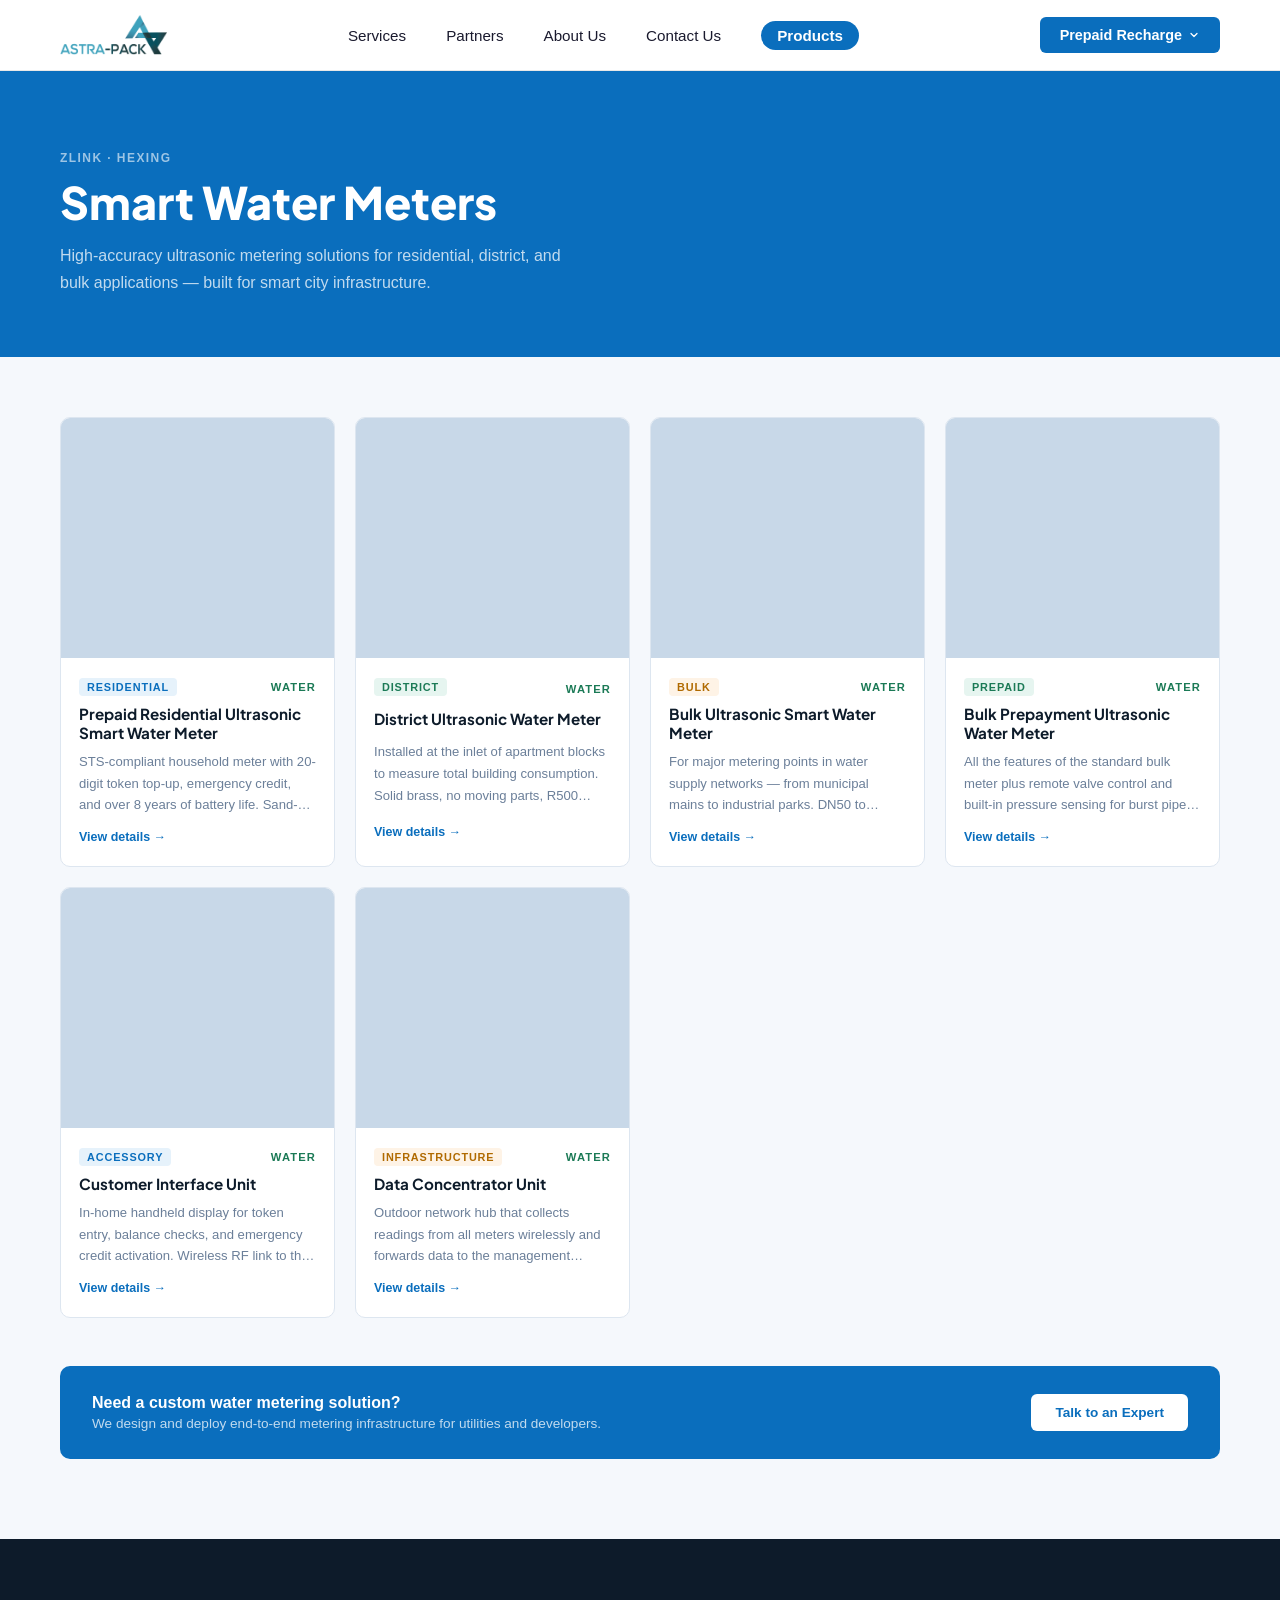
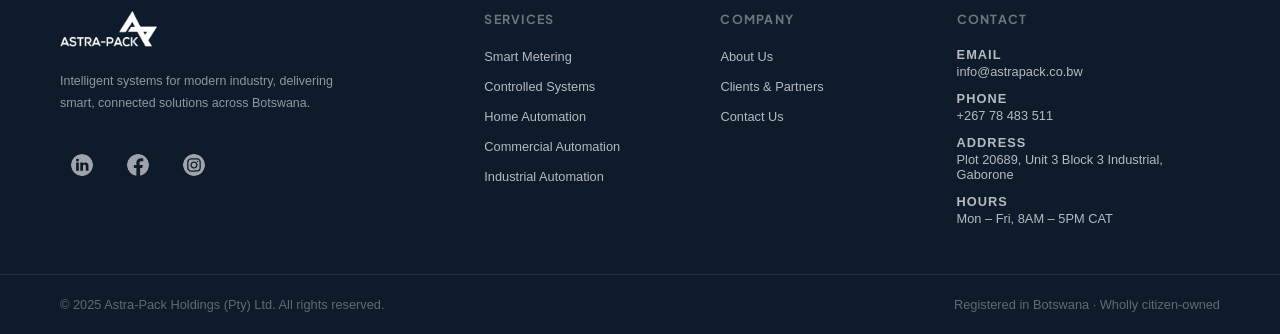
==== product.html @ 06cba322 "built product page" ====
<!DOCTYPE html>
<html lang="en">
<head>
  <meta charset="UTF-8" />
  <meta name="viewport" content="width=device-width, initial-scale=1.0" />
  <title id="page-title">Product — Astra-Pack Holdings</title>
  <link rel="preconnect" href="https://fonts.googleapis.com" />
  <link rel="preconnect" href="https://fonts.gstatic.com" crossorigin />
  <link href="https://fonts.googleapis.com/css2?family=Plus+Jakarta+Sans:wght@400;500;600;700;800&display=swap" rel="stylesheet" />
  <link rel="stylesheet" href="style.css" />
  <link rel="stylesheet" href="products.css" />
</head>
<body>

  <!-- NAV -->
  <header class="nav">
    <div class="nav-inner">
      <div class="logo">
        <a href="index.html">
          <img src="logos/Astra-Pack Holdings Logo.png" alt="Astra-Pack Holdings" class="logo-img" />
        </a>
      </div>
      <nav class="nav-links">
        <a href="index.html#services">Services</a>
        <a href="index.html#partners">Partners</a>
        <a href="index.html#about">About Us</a>
        <a href="index.html#contact">Contact Us</a>
        <a href="products.html" class="nav-products-pill nav-active">Products</a>
      </nav>
      <div class="prepaid-dropdown">
        <button class="btn-prepaid" id="prepaidBtn" aria-expanded="false">
          Prepaid Recharge
          <svg class="prepaid-chevron" width="12" height="12" viewBox="0 0 24 24" fill="none" stroke="currentColor" stroke-width="2.5" stroke-linecap="round" stroke-linejoin="round"><polyline points="6 9 12 15 18 9"/></svg>
        </button>
        <div class="prepaid-menu" id="prepaidMenu">
          <a href="#" class="prepaid-option" data-type="electricity">
            <span class="prepaid-icon prepaid-icon--elec">
              <svg width="18" height="18" viewBox="0 0 24 24" fill="none" stroke="currentColor" stroke-width="2" stroke-linecap="round" stroke-linejoin="round"><polygon points="13 2 3 14 12 14 11 22 21 10 12 10 13 2"/></svg>
            </span>
            <span class="prepaid-option-text">
              <strong>Electricity</strong>
              <span>Buy a prepaid electricity token</span>
            </span>
          </a>
          <a href="#" class="prepaid-option" data-type="water">
            <span class="prepaid-icon prepaid-icon--water">
              <svg width="18" height="18" viewBox="0 0 24 24" fill="none" stroke="currentColor" stroke-width="2" stroke-linecap="round" stroke-linejoin="round"><path d="M12 2.69l5.66 5.66a8 8 0 1 1-11.31 0z"/></svg>
            </span>
            <span class="prepaid-option-text">
              <strong>Water</strong>
              <span>Buy a prepaid water token</span>
            </span>
          </a>
        </div>
      </div>
    </div>
  </header>

  <!-- BREADCRUMB BAR -->
  <div class="pd-bar">
    <div class="pd-bar-inner">
      <a href="products.html" class="pd-back">
        <svg width="14" height="14" viewBox="0 0 24 24" fill="none" stroke="currentColor" stroke-width="2.5" stroke-linecap="round" stroke-linejoin="round"><line x1="19" y1="12" x2="5" y2="12"/><polyline points="11 18 5 12 11 6"/></svg>
        All Products
      </a>
      <p class="pd-breadcrumb-trail">
        <a href="index.html">Home</a>
        <span>›</span>
        <a href="products.html">Products</a>
        <span>›</span>
        <span id="pd-bc-name">...</span>
      </p>
    </div>
  </div>

  <!-- PRODUCT HERO -->
  <section class="pd-hero">
    <div class="pd-hero-inner">
      <div class="pd-hero-layout">

        <!-- LEFT: content + features -->
        <div class="pd-hero-left">
          <div class="pd-hero-top">
            <p class="pd-hero-category" id="pd-category">WATER METERS</p>
            <span class="pd-hero-badge" id="pd-badge">...</span>
          </div>
          <h1 class="pd-hero-title" id="pd-title">Loading...</h1>
          <p class="pd-hero-model" id="pd-model">...</p>
          <p class="pd-hero-desc" id="pd-desc">...</p>
          <p class="pd-features-label">Key Features</p>
          <div class="pd-features" id="pd-features"></div>
        </div>

        <!-- RIGHT: image gallery -->
        <div class="pd-hero-right">
          <div class="pd-img-main" id="pd-img-main"></div>
          <div class="pd-img-thumbs">
            <div class="pd-thumb pd-thumb--active" data-index="0"></div>
            <div class="pd-thumb" data-index="1"></div>
            <div class="pd-thumb" data-index="2"></div>
            <div class="pd-thumb" data-index="3"></div>
          </div>
        </div>

      </div>
      <!-- HIGHLIGHTS STRIP -->
      <div class="pd-highlights" id="pd-highlights"></div>
    </div>
  </section>

  <!-- SPECS + TABLES -->
  <section class="pd-body">
    <div class="pd-body-inner">
      <div class="pd-two-col">
        <div>
          <p class="pd-sec-label">Technical Specification</p>
          <table class="pd-spec-table" id="pd-spec-table"></table>
        </div>
        <div id="pd-tables"></div>
      </div>
    </div>
  </section>

  <!-- CTA -->
  <section class="pd-cta-section">
    <div class="pd-cta-inner">
      <div class="prod-cta-banner">
        <div>
          <p class="prod-cta-banner-title">Ready to deploy this solution?</p>
          <p class="prod-cta-banner-sub">Our team can advise on sizing, installation, and integration for your site.</p>
        </div>
        <a href="index.html#contact" class="prod-cta-banner-btn">Get a Quote</a>
      </div>
    </div>
  </section>

  <!-- FOOTER -->
  <footer class="footer">
    <div class="footer-inner">
      <div class="footer-brand">
        <img src="logos/Astra-Pack Holdings Logo.png" alt="Astra-Pack Holdings" class="footer-logo" />
        <p class="footer-tagline">Intelligent systems for modern industry, delivering smart, connected solutions across Botswana.</p>
        <div class="footer-socials">
          <a href="https://www.linkedin.com/company/astra-pack-holdings/" target="_blank" class="social-link">
            <img src="socials/linkedin.svg" alt="LinkedIn" />
          </a>
          <a href="https://www.facebook.com/astrapackholdings/" target="_blank" class="social-link">
            <img src="socials/facebook.svg" alt="Facebook" />
          </a>
          <a href="https://www.instagram.com/astrapackholdings/" target="_blank" class="social-link">
            <img src="socials/instagram.svg" alt="Instagram" />
          </a>
        </div>
      </div>
      <div class="footer-col">
        <h5 class="footer-col-title">Services</h5>
        <ul>
          <li><a href="index.html#services">Smart Metering</a></li>
          <li><a href="index.html#services">Controlled Systems</a></li>
          <li><a href="index.html#services">Home Automation</a></li>
          <li><a href="index.html#services">Commercial Automation</a></li>
          <li><a href="index.html#services">Industrial Automation</a></li>
        </ul>
      </div>
      <div class="footer-col">
        <h5 class="footer-col-title">Company</h5>
        <ul>
          <li><a href="index.html#about">About Us</a></li>
          <li><a href="index.html#partners">Clients &amp; Partners</a></li>
          <li><a href="index.html#contact">Contact Us</a></li>
        </ul>
      </div>
      <div class="footer-col">
        <h5 class="footer-col-title">Contact</h5>
        <ul class="footer-contact-list">
          <li>
            <span class="footer-contact-label">Email</span>
            <a href="mailto:info@astrapack.co.bw">info@astrapack.co.bw</a>
          </li>
          <li>
            <span class="footer-contact-label">Phone</span>
            <span>+267 78 483 511</span>
          </li>
          <li>
            <span class="footer-contact-label">Address</span>
            <span>Plot 20689, Unit 3 Block 3 Industrial, Gaborone</span>
          </li>
          <li>
            <span class="footer-contact-label">Hours</span>
            <span>Mon &ndash; Fri, 8AM &ndash; 5PM CAT</span>
          </li>
        </ul>
      </div>
    </div>
    <div class="footer-bottom">
      <div class="footer-bottom-inner">
        <p>&copy; 2025 Astra-Pack Holdings (Pty) Ltd. All rights reserved.</p>
        <p>Registered in Botswana &middot; Wholly citizen-owned</p>
      </div>
    </div>
  </footer>

<script>
const PRODUCTS = {
  'residential-prepaid': {
    title: 'Prepaid Residential Ultrasonic Smart Water Meter',
    model: 'ZLINK · DN15 / DN20 / DN25',
    category: 'Water Meters',
    badge: 'STS Prepaid · Residential',
    desc: 'The household water meter that puts customers in control. Buy water credit in advance, load it with a 20-digit token using the CIU keypad, and the meter manages the rest — including an emergency top-up feature if you run out unexpectedly. Sand-resistant, tamper-proof, and built to last over 8 years on a single battery.',
    highlights: [
      { val: 'STS', lbl: 'International prepaid standard' },
      { val: '1 L/h', lbl: 'Starting flow (DN20)' },
      { val: '8+ yrs', lbl: 'Battery life' },
      { val: 'IP68', lbl: 'Fully submersible' },
    ],
    tags: ['20-digit token top-up', 'Emergency credit (code 611)', 'Auto valve on empty', 'Anti-tamper magnetic defence', 'Sand and particle resistant', 'Install in any position', 'Prepaid / postpaid switchable'],
    specs: [
      ['Standard', 'ISO4064 / EN14154'],
      ['Prepaid standard', 'International STS1 / STS2'],
      ['Available sizes', 'DN15, DN20, DN25'],
      ['Dynamic range (R)', 'R500 / R400'],
      ['Precision class', 'Class 2'],
      ['Pressure loss', '25 kPa'],
      ['Max working pressure', '1.6 MPa'],
      ['Working temperature', '−25 °C to +55 °C, ≤100% RH'],
      ['Liquid temp class', 'T30 / T50'],
      ['Flow profile class', 'U0D0'],
      ['EM environment class', 'E2'],
      ['Protection class', 'IP68 (submersible)'],
      ['Power supply', '3.6 V lithium, ≥10 years'],
      ['Body material', 'PPO (plastic)'],
      ['Volume resolution', '0.0001 – 99 999.9999 m³'],
      ['Data storage', '14×24 hourly · 366 daily · 72 monthly'],
      ['Communication', 'Pulse · 4-20 mA · RS485 · RF · M-Bus · NB-IoT'],
    ],
    tables: [
      {
        label: 'Flow rate performance',
        headers: ['DN', 'R', 'Q4 (m³/h)', 'Q3 (m³/h)', 'Q2 (L/h)', 'Q1 (L/h)', 'Q0 (L/h)'],
        rows: [
          ['15', '400', '3.125', '2.5', '10', '6.25', '1'],
          ['15', '500', '3.125', '2.5', '8', '5', '1'],
          ['20', '400', '5', '4', '16', '10', '2'],
          ['20', '500', '5', '4', '12.8', '8', '2'],
          ['25', '400', '7.875', '6.3', '25.2', '15.75', '3'],
          ['25', '500', '7.875', '6.3', '20.16', '12.6', '3'],
        ]
      },
      {
        label: 'Installation dimensions',
        headers: ['DN', 'L (mm)', 'W (mm)', 'H (mm)', 'Weight'],
        rows: [
          ['15', '165', '80', '106.5', '900 g'],
          ['20', '195', '80', '109', '1000 g'],
          ['25', '260', '80', '112', '1100 g'],
        ]
      }
    ]
  },

  'district-meter': {
    title: 'District Ultrasonic Water Meter',
    model: 'ZLINK DISTRICT · DN32 / DN40',
    category: 'Water Meters',
    badge: 'District / Aggregate',
    desc: 'Installed at the inlet of apartment blocks and complexes to measure the total water entering the building. Solid brass body with no moving parts means zero maintenance and accurate readings for years — even in harsh outdoor conditions.',
    highlights: [
      { val: 'R500', lbl: 'Wide dynamic range' },
      { val: '10 yrs', lbl: 'Battery life' },
      { val: 'IP68', lbl: 'Fully submersible' },
      { val: 'Δp16', lbl: 'Low pressure loss' },
    ],
    tags: ['No moving parts', 'Bi-directional flow', 'Leakage detection', 'Dry pipe detection', 'IoT ready', 'Anti-fog display'],
    specs: [
      ['Standard', 'ISO4064 / EN14154'],
      ['Available sizes', 'DN32, DN40'],
      ['Dynamic range (R)', 'R500'],
      ['Precision class', 'Class 2'],
      ['Pressure loss', 'Δp16'],
      ['Max working pressure', '1.6 MPa'],
      ['Working temperature', '−25 °C to +55 °C'],
      ['Liquid temp class', 'T30 / T50'],
      ['Flow profile class', 'U0D0'],
      ['EM environment class', 'E2'],
      ['Protection class', 'IP68 (submersible)'],
      ['Power supply', '3.6 V lithium, ≥10 years'],
      ['Construction', 'Solid brass, threaded connection'],
      ['Volume resolution', '0.0001 – 999 999 999.99999 m³'],
      ['Data storage', '14×24 hourly · 366 daily · 72 monthly'],
      ['Communication', 'M-Bus · RS485 · Pulse · NB-IoT · 4-20 mA · GPRS'],
    ],
    tables: [
      {
        label: 'Flow rate performance',
        headers: ['DN', 'Q4 (m³/h)', 'Q3 (m³/h)', 'Q2 (m³/h)', 'Q1 (m³/h)', 'Q0 (L/h)'],
        rows: [
          ['32', '31.25', '25', '0.08', '0.05', '3'],
          ['40', '50', '40', '0.128', '0.08', '5'],
        ]
      },
      {
        label: 'Installation dimensions',
        headers: ['DN', 'L (mm)', 'W (mm)', 'H (mm)', 'Thread', 'Weight'],
        rows: [
          ['32', '260', '157', '155', 'G1½B', '4.6 kg'],
          ['40', '245 / 300', '157', '169', 'G2B', '7.2 kg'],
        ]
      }
    ]
  },

  'bulk-smart': {
    title: 'Bulk Ultrasonic Smart Water Meter',
    model: 'ZLINK HXW310-E · DN50 (range: DN50–DN600)',
    category: 'Water Meters',
    badge: 'Bulk / Network',
    desc: 'Designed for major metering points in water supply networks — from municipal mains to industrial parks and irrigation systems. Zero moving parts deliver stable, high-accuracy measurements over a decade without maintenance, even under the toughest field conditions.',
    highlights: [
      { val: '63 m³/h', lbl: 'Permanent flow (DN50)' },
      { val: '10 yrs', lbl: 'Battery life' },
      { val: 'IP68', lbl: 'Fully submersible' },
      { val: 'DN50–600', lbl: 'Size range' },
    ],
    tags: ['No moving parts', 'Bi-directional flow', 'Leakage detection', 'Dry pipe detection', 'Anti-fog display', 'Pressure monitoring (optional)', 'IoT ready'],
    specs: [
      ['Standard', 'ISO4064 / EN14154'],
      ['Available sizes', 'DN50 – DN600'],
      ['Dynamic range (R)', 'R500'],
      ['Precision class', 'Class 2'],
      ['Pressure loss', 'Δp16'],
      ['Max working pressure', '1.6 MPa'],
      ['Working temperature', '−25 °C to +55 °C'],
      ['Liquid temp class', 'T30 / T50'],
      ['Flow profile class', 'U0D0'],
      ['EM environment class', 'E2'],
      ['Protection class', 'IP68 (submersible)'],
      ['Power supply', '3.6 V lithium, ≥10 years'],
      ['Construction', 'Cast iron (epoxy coated) or stainless steel · Flanged'],
      ['Volume resolution', '0.0001 – 999 999 999.99999 m³'],
      ['Data storage', '14×24 hourly · 366 daily · 72 monthly'],
      ['Communication', 'M-Bus · RS485 · Pulse · NB-IoT · 4-20 mA · GPRS'],
    ],
    tables: [
      {
        label: 'DN50 flow rate performance',
        headers: ['Parameter', 'Value'],
        rows: [
          ['Q4 – Overload flow', '78.75 m³/h'],
          ['Q3 – Permanent flow', '63 m³/h'],
          ['Q2 – Transitional flow', '0.2016 m³/h'],
          ['Q1 – Minimum flow', '0.126 m³/h'],
          ['Q0 – Starting flow', '7 L/h'],
        ]
      },
      {
        label: 'DN50 installation dimensions',
        headers: ['L (mm)', 'H (mm)', 'D outer (mm)', 'K (mm)', 'Holes', 'Weight'],
        rows: [
          ['200 or 270', '253', '165', '125', '18×4', '11.2–13.2 kg'],
        ]
      }
    ]
  },

  'bulk-prepaid': {
    title: 'Bulk Prepayment Ultrasonic Water Meter',
    model: 'ZLINK HXW310-P · DN50 (range: DN50–DN200)',
    category: 'Water Meters',
    badge: 'Prepaid + Remote Valve',
    desc: 'Everything the standard bulk meter offers — plus the ability to remotely open or close the water supply without anyone visiting the site. Built-in pressure sensors detect leaks and pipe bursts automatically. Supports both prepaid and post-paid billing, ideal for commercial and industrial customers.',
    highlights: [
      { val: 'Remote', lbl: 'Valve ON / OFF control' },
      { val: '10 yrs', lbl: 'Battery life' },
      { val: 'IP68', lbl: 'Fully submersible' },
      { val: '≤10 kPa', lbl: 'Low pressure loss' },
    ],
    tags: ['Remote valve control', 'Burst pipe detection', 'Leakage detection', 'Prepaid / postpaid switchable', 'Anti-fog display', 'Replaceable comms module', 'CIU compatible (optional)'],
    specs: [
      ['Standard', 'ISO4064 / EN14154'],
      ['Available sizes', 'DN50 – DN200'],
      ['Dynamic range (R)', 'R500'],
      ['Precision class', 'Class 2'],
      ['Pressure loss', '≤10 kPa'],
      ['Max working pressure', '1.6 MPa'],
      ['Protection class', 'IP68 (submersible)'],
      ['Power supply', '3.6 V lithium, ≥10 years'],
      ['Installation', 'Horizontal / Vertical / Inclined (U0D0)'],
      ['Payment mode', 'Prepaid / postpaid switchable'],
      ['Communication', 'RS485 · NB-IoT · LoRa · GPRS/3G/4G · Infrared'],
    ],
    tables: [
      {
        label: 'Smart features',
        headers: ['Feature', 'Detail'],
        rows: [
          ['Valve control', 'Remote ON / OFF'],
          ['Pressure detection', 'Internal — leakage and burst pipe'],
          ['Dry pipe detection', 'Yes'],
          ['Bi-directional flow', 'Yes — anti-tamper'],
          ['Removable flange', 'Yes — easy field installation'],
          ['Pressure sensor', 'Integrated (optional)'],
          ['CIU support', 'Optional'],
          ['Comms module', 'Replaceable in field'],
          ['Display', 'Vacuumed electron cavity (anti-fog)'],
        ]
      }
    ]
  },

  'ciu-ev900': {
    title: 'Customer Interface Unit',
    model: 'Hexing CIU EV900',
    category: 'Accessories',
    badge: 'Accessory · CIU',
    desc: 'The simple handheld display that lives inside the home. It shows remaining water balance, lets users enter top-up tokens with the keypad, and alerts with a colour-coded light when the balance is running low. If credit runs out unexpectedly, pressing shortcode 611 unlocks an emergency water supply.',
    highlights: [
      { val: 'RF', lbl: 'Wireless to meter' },
      { val: '433 MHz', lbl: 'Comms frequency' },
      { val: '611', lbl: 'Emergency credit code' },
      { val: 'USB-C', lbl: 'Or battery powered' },
    ],
    tags: ['Large LCD display', 'Green / red credit indicator', 'Works without mains power', 'Optional backlight', '20-digit token entry', 'Emergency credit shortcode'],
    specs: [
      ['Power supply', 'Type-C / Battery'],
      ['Working voltage', '5 V, 0.5 A'],
      ['Communication', 'RF 433 MHz'],
      ['Dimensions', '130 × 67 × 25 mm'],
      ['Display size', '50 × 25 mm (LCD)'],
      ['Material', 'Plastic'],
      ['Working temperature', '0 °C to +45 °C'],
      ['Storage temperature', '−10 °C to +70 °C'],
    ],
    tables: [
      {
        label: 'Display & functions',
        headers: ['Feature', 'Detail'],
        rows: [
          ['Volume display', '8-digit'],
          ['Flow rate display', '4-digit'],
          ['Credit indicator', 'Green (OK) · Red (low) · Flashing (critical)'],
          ['Emergency credit', 'Shortcode 611'],
          ['Token attempts / day', 'Up to 10'],
          ['Balance queries / day', 'Up to 20'],
          ['Display w/o power', 'Yes — RWP mode'],
        ]
      },
      {
        label: 'Shortcodes',
        headers: ['Code', 'Function'],
        rows: [
          ['600', 'Check consumption'],
          ['601', 'Check credit balance'],
          ['604', 'Check meter number'],
          ['611', 'Activate emergency credit'],
          ['612', 'Cancel audible alarm'],
          ['650', 'Open valve'],
          ['655', 'Close valve'],
        ]
      }
    ]
  },

  'dcu-hxec300': {
    title: 'Data Concentrator Unit',
    model: 'Hexing HXEC300 · Litiot',
    category: 'Network Infrastructure',
    badge: 'Network Infrastructure',
    desc: 'The communication hub that ties your entire metering network together. Installed outdoors on a pole or wall, it collects readings from all your water meters wirelessly and forwards the data to a central management system over 4G — no manual meter reading required. Designed for the most demanding outdoor environments, with optional backup power to keep it running through outages.',
    highlights: [
      { val: '4G + LoRa', lbl: 'Dual-network comms' },
      { val: 'IP65', lbl: 'Weatherproof outdoor' },
      { val: '4 hrs', lbl: 'Backup power (optional)' },
      { val: 'Linux', lbl: 'Industrial OS' },
    ],
    tags: ['Automatic meter reading', 'Remote firmware updates', 'Leak and alarm alerts', 'Pole or wall mount', 'End-to-end encryption', 'Smart city ready', 'Last-gasp outage alert'],
    specs: [
      ['Nominal voltage', '1-phase 2-wire AC, 85–450 VAC'],
      ['Frequency', '50 / 60 Hz (range: 47–62 Hz)'],
      ['Power consumption', '<10 W / <15 VA (idle)'],
      ['Operating temperature', '−25 °C to +70 °C'],
      ['Storage temperature', '−40 °C to +85 °C'],
      ['Humidity', 'Up to 95%'],
      ['Protection degree', 'IP65 (waterproof, dustproof)'],
      ['RAM', 'DDR2 64 MB'],
      ['Flash storage', 'NAND 256 MB'],
      ['Backup battery', '4 hrs at −10 °C to +60 °C (optional)'],
      ['Housing material', 'Polycarbonate + GF + anti-UV'],
      ['Dimensions', '284 × 263 × 99 mm (L×W×H)'],
      ['Weight', 'Approx. 2.3 kg'],
      ['RTC accuracy', '≤ ±0.5 s / day'],
      ['Standards', 'IEC 61000-4-2 · IEC 61000-4-3 · IEC 61000-4-4'],
    ],
    tables: [
      {
        label: 'Communication interfaces',
        headers: ['Interface', 'Detail'],
        rows: [
          ['Up-link', 'Ethernet RJ45 (10/100M) or 3G/4G'],
          ['Down-link', 'LoRa (ISM 433.05–434.79 MHz)'],
          ['Local maintenance', 'Wi-Fi (802.11b/g/n) + USB'],
          ['LoRa transmit power', '>10 dBm'],
          ['LoRa sensitivity', '−128 dBm'],
          ['Antenna gain', '2.5 dBi'],
        ]
      },
      {
        label: 'Key software capabilities',
        headers: ['Feature', 'Detail'],
        rows: [
          ['Data collection', 'Real-time, daily, and monthly billing reads'],
          ['Alarms', 'Event collection, self-diagnosis, active alerts'],
          ['Maintenance', 'Remote firmware upgrade (OTA) via MDC system'],
          ['Power failure', 'Last-gasp alert to master station'],
          ['Security', 'Full end-to-end data encryption'],
          ['Access', 'MDC system · Web interface'],
        ]
      }
    ]
  }
};

// Render the page
const params = new URLSearchParams(location.search);
const id = params.get('id');
const p = PRODUCTS[id];

if (!p) {
  location.href = 'products.html';
} else {
  document.getElementById('page-title').textContent = p.title + ' — Astra-Pack Holdings';
  document.getElementById('pd-bc-name').textContent = p.title;
  document.getElementById('pd-category').textContent = p.category.toUpperCase();
  document.getElementById('pd-badge').textContent = p.badge;
  document.getElementById('pd-title').textContent = p.title;
  document.getElementById('pd-model').textContent = p.model;
  document.getElementById('pd-desc').textContent = p.desc;

  const hlContainer = document.getElementById('pd-highlights');
  p.highlights.forEach(h => {
    const div = document.createElement('div');
    div.className = 'pd-hl';
    div.innerHTML = '<div class="pd-hl-val">' + h.val + '</div><div class="pd-hl-lbl">' + h.lbl + '</div>';
    hlContainer.appendChild(div);
  });

  const featuresContainer = document.getElementById('pd-features');
  p.tags.forEach(t => {
    const div = document.createElement('div');
    div.className = 'pd-feature';
    div.innerHTML = '<span class="pd-feature-dot"></span>' + t;
    featuresContainer.appendChild(div);
  });

  const specTable = document.getElementById('pd-spec-table');
  p.specs.forEach(([label, value]) => {
    const tr = document.createElement('tr');
    tr.innerHTML = '<td>' + label + '</td><td>' + value + '</td>';
    specTable.appendChild(tr);
  });

  const tablesContainer = document.getElementById('pd-tables');
  p.tables.forEach(t => {
    const labelEl = document.createElement('p');
    labelEl.className = 'pd-sec-label';
    labelEl.textContent = t.label;
    tablesContainer.appendChild(labelEl);

    const table = document.createElement('table');
    table.className = 'pd-perf-table';

    const thead = document.createElement('tr');
    t.headers.forEach(h => {
      const th = document.createElement('th');
      th.textContent = h;
      thead.appendChild(th);
    });
    table.appendChild(thead);

    t.rows.forEach(row => {
      const tr = document.createElement('tr');
      row.forEach(cell => {
        const td = document.createElement('td');
        td.textContent = cell;
        tr.appendChild(td);
      });
      table.appendChild(tr);
    });

    tablesContainer.appendChild(table);
  });
}

// Thumbnail cycling
document.querySelectorAll('.pd-thumb').forEach(thumb => {
  thumb.addEventListener('click', () => {
    document.querySelectorAll('.pd-thumb').forEach(t => t.classList.remove('pd-thumb--active'));
    thumb.classList.add('pd-thumb--active');
  });
});

// Prepaid dropdown
const prepaidBtn = document.getElementById('prepaidBtn');
const prepaidMenu = document.getElementById('prepaidMenu');
prepaidBtn.addEventListener('click', (e) => {
  e.stopPropagation();
  const open = prepaidMenu.classList.toggle('open');
  prepaidBtn.setAttribute('aria-expanded', open);
});
document.addEventListener('click', () => {
  prepaidMenu.classList.remove('open');
  prepaidBtn.setAttribute('aria-expanded', false);
});
</script>

</body>
</html>
---- style.css ----
html {
  scroll-behavior: smooth;
}

*, *::before, *::after {
  box-sizing: border-box;
  margin: 0;
  padding: 0;
}

body {
  font-family: 'Segoe UI', Arial, sans-serif;
  color: #1a1a2e;
  background: #fff;
}

h1, h2, h3, h4, h5, h6 {
  font-family: 'Plus Jakarta Sans', sans-serif;
}

/* ── NAV ── */
.nav {
  border-bottom: 1px solid #e8e8e8;
  padding: 0 60px;
}

.nav-inner {
  display: grid;
  grid-template-columns: auto 1fr auto;
  align-items: center;
  max-width: 1350px;
  margin: 0 auto;
  height: 70px;
}

.logo {
  display: flex;
  align-items: center;
}

.logo a {
  display: block;
  line-height: 0;
}

.logo-img {
  height: 40px;
  width: auto;
}

.nav-links {
  display: flex;
  gap: 40px;
  justify-content: center;
  align-items: center;
}

.prepaid-dropdown {
  position: relative;
}

.btn-prepaid {
  display: inline-flex;
  align-items: center;
  gap: 6px;
  background: #0A6EBD;
  color: #fff;
  border: none;
  cursor: pointer;
  font-family: inherit;
  font-size: 0.9rem;
  font-weight: 700;
  padding: 10px 20px;
  border-radius: 6px;
  white-space: nowrap;
  transition: background 0.2s;
}

.btn-prepaid:hover {
  background: #085a9a;
}

.prepaid-chevron {
  transition: transform 0.2s;
}

.prepaid-dropdown.open .prepaid-chevron {
  transform: rotate(180deg);
}

.prepaid-menu {
  display: none;
  position: absolute;
  top: calc(100% + 10px);
  right: 0;
  background: #fff;
  border-radius: 12px;
  box-shadow: 0 8px 30px rgba(0,0,0,0.12);
  padding: 10px;
  min-width: 240px;
  z-index: 200;
}

.prepaid-dropdown.open .prepaid-menu {
  display: block;
}

.prepaid-option {
  display: flex;
  align-items: center;
  gap: 14px;
  padding: 12px 10px;
  border-radius: 8px;
  text-decoration: none;
  color: #1a1a2e;
  transition: background 0.15s;
}

.prepaid-option:hover {
  background: #f4f8fd;
}

.prepaid-icon {
  width: 40px;
  height: 40px;
  border-radius: 10px;
  display: flex;
  align-items: center;
  justify-content: center;
  flex-shrink: 0;
  color: #fff;
}

.prepaid-icon--elec {
  background: linear-gradient(135deg, #0A6EBD, #3688C9);
}

.prepaid-icon--water {
  background: linear-gradient(135deg, #1b6275, #2a8fa8);
}

.prepaid-option-text {
  display: flex;
  flex-direction: column;
  gap: 2px;
}

.prepaid-option-text strong {
  font-size: 0.92rem;
  font-weight: 700;
}

.prepaid-option-text span {
  font-size: 0.78rem;
  color: #666;
}

.nav-links a {
  text-decoration: none;
  color: #1a1a2e;
  font-size: 0.95rem;
  font-weight: 500;
  transition: color 0.2s;
}

.nav-links a:hover {
  color: #1a3a6b;
}

.nav-products-pill {
  background: #deedf8;
  color: #0A6EBD !important;
  border-radius: 20px;
  padding: 6px 16px !important;
  font-weight: 700 !important;
  transition: background 0.2s !important;
}

.nav-products-pill:hover {
  background: #c8dff3 !important;
  color: #0A6EBD !important;
}

.nav-products-pill.nav-active {
  background: #0A6EBD !important;
  color: #fff !important;
}

.nav-products-pill.nav-active:hover {
  background: #085a9a !important;
  color: #fff !important;
}

/* ── HERO ── */
.hero {
  padding: 40px 60px 80px;
}

.hero-top,
.hero-images {
  max-width: 1350px;
  margin: 0 auto;
}

.hero-top {
  display: flex;
  gap: 16px;
  align-items: flex-start;
  margin-bottom: 40px;
}

.hero-heading {
  flex: 1;
}

.hero-heading h1 {
  font-size: 3.5rem;
  font-weight: 800;
  line-height: 1.05;
  color: #1a1a2e;
}

.hero-desc {
  flex: 1;
  padding-top: 6px;
}

.hero-desc p {
  font-size: 1.1rem;
  line-height: 1.7;
  color: #6B7F99;
}

.hero-images {
  display: grid;
  grid-template-columns: 1fr 1fr;
  gap: 16px;
}

/* ── WHO WE ARE ── */
.who {
  padding: 80px 60px;
}

.who-heading {
  text-align: center;
  font-size: 3.5rem;
  font-weight: 800;
  margin-bottom: 60px;
  color: #1a1a2e;
}

.who-inner {
  display: flex;
  gap: 60px;
  max-width: 1350px;
  margin: 0 auto;
  align-items: flex-start;
}

.who-grid {
  display: grid;
  grid-template-columns: 1fr 1fr;
  gap: 12px;
  flex: 0 0 440px;
}

.who-text {
  flex: 1;
  padding-top: 10px;
}

.mission-label {
  font-size: 0.75rem;
  font-weight: 700;
  letter-spacing: 0.12em;
  color: #1a6b9a;
  margin-bottom: 14px;
  text-transform: uppercase;
}

.who-text h3 {
  font-size: 2rem;
  font-weight: 800;
  line-height: 1.2;
  margin-bottom: 20px;
  color: #1a1a2e;
}

.who-text p {
  font-size: 0.92rem;
  line-height: 1.75;
  color: #6B7F99;
  margin-bottom: 14px;
}

.learn-more {
  display: inline-flex;
  align-items: center;
  gap: 8px;
  margin-top: 10px;
  font-size: 0.92rem;
  font-weight: 600;
  color: #1a6b9a;
  text-decoration: none;
  border: 1px solid #1a6b9a;
  border-radius: 20px;
  padding: 6px 18px;
  transition: background 0.2s, color 0.2s;
}

.learn-more:hover {
  background: #1a6b9a;
  color: #fff;
}

/* ── SLIDER ARROWS ── */
.slider-arrows {
  position: absolute;
  bottom: 40px;
  right: 40px;
  display: flex;
  gap: 10px;
}

.arrow-btn {
  width: 64px;
  height: 64px;
  border-radius: 50%;
  border: none;
  background: #fff;
  color: #1a1a2e;
  font-size: 1.1rem;
  cursor: pointer;
  display: flex;
  align-items: center;
  justify-content: center;
  box-shadow: 0 2px 8px rgba(0,0,0,0.15);
  transition: background 0.2s, color 0.2s;
}

.arrow-btn:hover {
  background: #1a3a6b;
  color: #fff;
}

/* ── TYPEWRITER CURSOR ── */
.type-cursor {
  display: inline-block;
  color: #1a1a2e;
  font-weight: 800;
  animation: blink 1.2s step-end infinite;
}

@keyframes blink {
  0%, 100% { opacity: 1; }
  50%       { opacity: 0; }
}

/* ── GREY PLACEHOLDER BOXES ── */
.grey-box {
  background: #c8c8c8 center/cover no-repeat;
  border-radius: 4px;
  min-height: 200px;
  overflow: hidden;
  position: relative;
}

#heroBox1 { background-image: url('images/slide 1.jpg'); }
#heroBox2 { background-image: url('images/slide 1-2.jpg'); }

.slide-overlay {
  position: absolute;
  inset: 0;
  transform: translateY(-100%);
  transition: transform 0.7s ease;
  background-size: cover;
  background-position: center;
  background-repeat: no-repeat;
}

#overlay2 {
  transform: translateY(100%);
}

.grey-box.tall {
  min-height: 400px;
}

/* ── SERVICE OFFERING ── */
.services {
  padding: 80px 60px;
  border-top: 1px solid #e8e8e8;
}

.services-inner {
  max-width: 1350px;
  margin: 0 auto;
}

.services-inner .ctrl-card {
  height: auto;
}

.services-title {
  text-align: center;
  font-size: 3rem;
  font-weight: 800;
  color: #1a1a2e;
  margin-bottom: 70px;
}

.service-row {
  display: grid;
  grid-template-columns: 1fr 1fr;
  gap: 16px;
  margin-bottom: 16px;
  align-items: stretch;
  min-height: 500px;
}

.service-row:last-child {
  margin-bottom: 0;
}

.service-content {
  display: grid;
  grid-template-rows: auto auto 1fr;
  gap: 0;
}

.service-cat-heading {
  font-size: 3rem;
  font-weight: 800;
  color: #2a8fa8;
  margin-bottom: 14px;
}

.service-cat-desc {
  font-size: 1.1rem;
  line-height: 1.7;
  color: #6B7F99;
  margin-bottom: 40px;
  max-width: calc(100% - 70px);
}

.service-cards {
  display: grid;
  grid-template-columns: 1fr 1fr;
  gap: 16px;
  align-items: stretch;
}

.service-card {
  border: 4px solid #0A6EBD;
  border-radius: 6px;
  background: #f7fcfd;
  padding: 22px 20px 18px;
  display: flex;
  flex-direction: column;
  gap: 10px;
}

.service-card h4 {
  font-size: 1rem;
  font-weight: 700;
  color: #0A6EBD;
  line-height: 1.25;
}

.service-card p {
  font-size: 0.85rem;
  line-height: 1.7;
  color: #6B7F99;
  flex: 1;
}

.service-card-footer {
  display: flex;
  align-items: center;
  justify-content: space-between;
  margin-top: auto;
}

.service-card-icon {
  line-height: 0;
}

.service-card-cta {
  display: inline-flex;
  align-items: center;
  gap: 6px;
  font-size: 0.78rem;
  font-weight: 700;
  color: #0A6EBD;
  letter-spacing: 0.02em;
}

a.service-card--link {
  text-decoration: none;
  cursor: pointer;
  transition: transform 0.2s ease, box-shadow 0.2s ease, background 0.2s ease;
  position: relative;
}

a.service-card--link:hover {
  transform: translateY(-4px);
  box-shadow: 0 8px 24px rgba(10, 110, 189, 0.15);
  background: #eaf5fb;
}

a.service-card--link:hover h4 {
  color: #0A6EBD;
}


/* Color mosaic */
.color-mosaic {
  display: grid;
  grid-template-columns: 1fr 1fr;
  grid-template-rows: 1fr 1fr;
  gap: 16px;
  border-radius: 6px;
  overflow: hidden;
}

.color-mosaic .block-tall {
  grid-column: 1;
  grid-row: 1 / 3;
  border-radius: 4px;
}

.color-mosaic .block-top {
  grid-column: 2;
  grid-row: 1;
  border-radius: 4px;
}

.color-mosaic .block-bottom {
  grid-column: 2;
  grid-row: 2;
  border-radius: 4px;
}

/* Mosaic A (Smart Metering) */
.mosaic-a .block-tall {
  background: #1b6275 url('images/meter blue.jpg') center/cover no-repeat;
}
.mosaic-a .block-top {
  background: #2a8fa8 url('images/Meter remote.jpg') center/cover no-repeat;
}
.mosaic-a .block-bottom {
  background: #b8dde7 url('images/meter.jpg') center/cover no-repeat;
}

/* Mosaic B (Controlled Systems) */
.mosaic-b .block-main  { background: #0d3d4d; }
.mosaic-b .block-left  { background: #b8dde7; }
.mosaic-b .block-right { background: #2a8fa8; }

/* ── CONTROLLED SYSTEMS ── */
.controlled {
  background: #0A6EBD;
  padding: 80px 60px;
}

.controlled-inner {
  max-width: 1350px;
  margin: 0 auto;
}

.controlled-heading {
  font-size: 3rem;
  font-weight: 800;
  color: #fff;
  margin-bottom: 16px;
}

.controlled-desc {
  font-size: 1.1rem;
  line-height: 1.7;
  color: rgba(255, 255, 255, 0.75);
  max-width: 560px;
  margin-bottom: 50px;
}

.controlled-cards {
  display: grid;
  grid-template-columns: 1fr 1fr 1fr;
  gap: 16px;
}

.ctrl-card {
  background: #3688C9;
  border-radius: 6px;
  overflow: hidden;
  display: flex;
  flex-direction: column;
  height: 550px;
}

.ctrl-img-placeholder {
  background-color: #e8e8e8;
  background-size: cover;
  background-position: center;
  background-repeat: no-repeat;
  height: 50%;
  flex-shrink: 0;
}

.ctrl-card--inverse .ctrl-img-placeholder {
  background-color: rgba(255, 255, 255, 0.1);
}

.ctrl-card-body {
  padding: 24px;
  flex: 1;
  display: flex;
  flex-direction: column;
  gap: 12px;
}

.ctrl-card-body h4 {
  font-size: 1.1rem;
  font-weight: 700;
  color: #fff;
  line-height: 1.25;
}

.ctrl-card-body p {
  font-size: 0.88rem;
  line-height: 1.7;
  color: rgba(255, 255, 255, 0.8);
}

.ctrl-chips {
  display: flex;
  flex-wrap: wrap;
  gap: 8px;
  margin-top: auto;
  padding-top: 12px;
}

.ctrl-chip {
  font-size: 0.75rem;
  font-weight: 600;
  color: #3688C9;
  background: rgba(255, 255, 255, 0.92);
  border-radius: 100px;
  padding: 4px 12px;
  white-space: nowrap;
}

/* ── WHO WE ARE ── */
.who {
  padding: 80px 60px;
  background: #fff;
}

.who-inner {
  display: block;
  max-width: 1350px;
  margin: 0 auto;
}

.who-header {
  max-width: 700px;
  margin: 0 auto 60px;
  text-align: center;
}

.who-title {
  font-size: 3rem;
  font-weight: 800;
  color: #1a1a2e;
  margin-bottom: 28px;
}

.who-text {
  font-size: 0.95rem;
  line-height: 1.8;
  color: #6B7F99;
  margin-bottom: 18px;
}

.who-text:last-child {
  margin-bottom: 0;
}

.who-mosaic {
  display: grid;
  grid-template-columns: repeat(6, 1fr);
  grid-template-rows: 260px 280px;
  gap: 12px;
}

/* Row 1: narrow | medium | wide */
.wm-r1c1 { grid-column: 1 / 2; grid-row: 1; }
.wm-r1c2 { grid-column: 2 / 4; grid-row: 1; }
.wm-r1c3 { grid-column: 4 / 7; grid-row: 1; }

/* Row 2: wide | medium | narrow */
.wm-r2c1 { grid-column: 1 / 4; grid-row: 2; }
.wm-r2c2 { grid-column: 4 / 6; grid-row: 2; }
.wm-r2c3 { grid-column: 6 / 7; grid-row: 2; }

.wm-box {
  border-radius: 16px;
}

.wm-light { background: #a8c8e8; }
.wm-mid   { background: #5a9fd4; }
.wm-dark  { background: #0A6EBD; }

/* Who We Are — grid */
.who-grid-new {
  display: grid;
  grid-template-columns: repeat(4, 1fr);
  grid-template-rows: 300px 300px;
  gap: 16px;
}

.wg-box {
  border-radius: 10px;
}

/* Row 1: two small | one wide */
.wg-box--a { background: #2a8fa8 url('images/Row 1-1.jpg') center/cover no-repeat; grid-column: 1; grid-row: 1; }
.wg-box--b { background: #b8dde7 url('images/row 1-2.jpg') center/cover no-repeat; grid-column: 2; grid-row: 1; }
.wg-box--c { background: #1b6275 url('images/row 1-3.jpg') center/cover no-repeat; grid-column: 3 / 5; grid-row: 1; }

/* Row 2: one wide | two small */
.wg-box--d { background: #1b6275 url('images/row 2-1.jpg') center/cover no-repeat; grid-column: 1 / 3; grid-row: 2; }
.wg-box--e { background: #2a8fa8 url('images/row 2-2.jpg') center/cover no-repeat; grid-column: 3; grid-row: 2; }
.wg-box--f { background: #b8dde7 url('images/row 2-3.jpg') center/cover no-repeat; grid-column: 4; grid-row: 2; }

/* ── CLIENTS & PARTNERS ── */
.partners {
  padding: 80px 0;
  background: linear-gradient(135deg, #d6e9f8 0%, #c2dcf4 50%, #d0e7f9 100%);
  overflow: hidden;
}

.partners-header {
  text-align: center;
  padding: 0 60px;
  margin-bottom: 60px;
}

.partners-label {
  font-size: 0.72rem;
  font-weight: 700;
  letter-spacing: 0.15em;
  color: #0A6EBD;
  margin-bottom: 12px;
}

.partners-title {
  font-size: 3rem;
  font-weight: 800;
  color: #1a1a2e;
  margin-bottom: 16px;
}

.partners-desc {
  font-size: 1rem;
  line-height: 1.7;
  color: #6B7F99;
  max-width: 500px;
  margin: 0 auto;
}

.partners-track-wrap {
  margin-bottom: 36px;
}

.partners-track-wrap:last-child {
  margin-bottom: 0;
}

.track-label {
  font-size: 0.72rem;
  font-weight: 700;
  letter-spacing: 0.15em;
  color: #0A6EBD;
  padding: 0 60px;
  margin-bottom: 16px;
}

.logo-track-outer {
  overflow: hidden;
  width: 100%;
}

.logo-track {
  display: flex;
  gap: 12px;
  width: max-content;
  animation: scroll-left 30s linear infinite;
}

.logo-track--reverse {
  animation: scroll-right 30s linear infinite;
}

.logo-pill {
  background: #fff;
  border-radius: 10px;
  padding: 14px 24px;
  display: flex;
  align-items: center;
  justify-content: center;
  flex-shrink: 0;
  width: 160px;
  height: 80px;
}

.logo-pill img {
  max-width: 100%;
  max-height: 48px;
  object-fit: contain;
}

@keyframes scroll-left {
  0%   { transform: translateX(0); }
  100% { transform: translateX(-50%); }
}

@keyframes scroll-right {
  0%   { transform: translateX(-50%); }
  100% { transform: translateX(0); }
}

/* ── CONTACT US ── */
.contact {
  background: #fff;
  padding: 80px 60px;
}

.contact-card {
  max-width: 1350px;
  margin: 0 auto;
  background: #e8f8f4;
  border-radius: 16px;
  display: grid;
  grid-template-columns: 1fr 1.2fr;
  gap: 60px;
  padding: 60px;
}

.contact-heading {
  font-size: 3rem;
  font-weight: 800;
  color: #1a1a2e;
  line-height: 1.05;
  margin-bottom: 20px;
}

.contact-intro {
  font-size: 0.92rem;
  line-height: 1.75;
  color: #4a5568;
  margin-bottom: 32px;
  max-width: 380px;
}

.contact-details {
  display: flex;
  flex-direction: column;
  gap: 4px;
  margin-bottom: 32px;
}

.contact-detail-label {
  font-size: 0.85rem;
  color: #4a5568;
  margin-top: 12px;
}

.contact-detail-label:first-child {
  margin-top: 0;
}

.contact-detail-value {
  font-size: 1.1rem;
  font-weight: 700;
  color: #1a1a2e;
  text-decoration: none;
}

.contact-address {
  font-size: 0.88rem;
  font-weight: 400;
  color: #4a5568;
  line-height: 1.6;
}

.contact-socials {
  display: flex;
  gap: 14px;
  align-items: center;
}

.social-link {
  display: flex;
  align-items: center;
  justify-content: center;
  width: 44px;
  height: 44px;
}

.social-link img {
  width: 44px;
  height: 44px;
  object-fit: contain;
  border-radius: 35px;
}

/* Form */
.contact-right {
  display: flex;
  align-items: center;
}

.contact-form {
  background: #fff;
  border-radius: 12px;
  padding: 32px;
  width: 100%;
  display: flex;
  flex-direction: column;
  gap: 16px;
}

.form-row {
  display: grid;
  grid-template-columns: 1fr 1fr;
  gap: 16px;
}

.form-group {
  display: flex;
  flex-direction: column;
  gap: 6px;
}

.form-group label {
  font-size: 0.85rem;
  font-weight: 600;
  color: #1a1a2e;
}

.form-group input,
.form-group textarea {
  border: 1.5px solid #e2e8f0;
  border-radius: 8px;
  padding: 12px 14px;
  font-size: 0.9rem;
  font-family: inherit;
  color: #1a1a2e;
  background: #f9fafb;
  outline: none;
  transition: border-color 0.2s;
}

.form-group input:focus,
.form-group textarea:focus {
  border-color: #0A6EBD;
}

.form-group input::placeholder,
.form-group textarea::placeholder {
  color: #b0bec5;
}

.form-group textarea {
  resize: none;
  height: 120px;
}

.btn-send {
  background: #1a1a2e;
  color: #fff;
  border: none;
  border-radius: 8px;
  padding: 14px;
  font-size: 0.95rem;
  font-weight: 700;
  font-family: inherit;
  cursor: pointer;
  transition: background 0.2s;
}

.btn-send:hover {
  background: #0A6EBD;
}

/* ── PREPAID MODAL ── */
.prepaid-modal-overlay {
  display: none;
  position: fixed;
  inset: 0;
  background: rgba(0, 0, 0, 0.45);
  z-index: 1000;
  align-items: center;
  justify-content: center;
}

.prepaid-modal-overlay.open {
  display: flex;
}

.prepaid-modal {
  background: #fff;
  border-radius: 16px;
  width: 100%;
  max-width: 440px;
  overflow: hidden;
  box-shadow: 0 20px 60px rgba(0, 0, 0, 0.18);
  margin: 20px;
}

.prepaid-modal-header {
  background: #0A6EBD;
  padding: 18px 22px 16px;
  display: flex;
  align-items: flex-start;
  justify-content: space-between;
}

.prepaid-modal-label {
  font-size: 0.7rem;
  font-weight: 700;
  letter-spacing: 0.08em;
  color: rgba(255, 255, 255, 0.75);
  margin-bottom: 6px;
}

.prepaid-modal-title {
  font-size: 1.25rem;
  font-weight: 800;
  color: #fff;
  margin: 0;
}

.prepaid-modal-close {
  background: rgba(255, 255, 255, 0.2);
  border: none;
  color: #fff;
  width: 32px;
  height: 32px;
  border-radius: 50%;
  cursor: pointer;
  font-size: 0.85rem;
  display: flex;
  align-items: center;
  justify-content: center;
  flex-shrink: 0;
  transition: background 0.15s;
}

.prepaid-modal-close:hover {
  background: rgba(255, 255, 255, 0.35);
}

.prepaid-modal-body {
  padding: 18px 22px;
  display: flex;
  flex-direction: column;
  gap: 12px;
}

.prepaid-field {
  display: flex;
  flex-direction: column;
  gap: 7px;
}

.prepaid-field label {
  font-size: 0.7rem;
  font-weight: 700;
  letter-spacing: 0.07em;
  color: #555;
}

.prepaid-field input {
  background: #f2f5f8;
  border: none;
  border-radius: 8px;
  padding: 10px 14px;
  font-family: inherit;
  font-size: 0.88rem;
  color: #1a1a2e;
  outline: none;
  transition: box-shadow 0.15s;
}

.prepaid-field input::placeholder {
  color: #aab;
}

.prepaid-field input:focus {
  box-shadow: 0 0 0 2px #3688C9;
}

.prepaid-verify-btn {
  display: flex;
  align-items: center;
  justify-content: center;
  gap: 8px;
  background: #0A6EBD;
  color: #fff;
  border: none;
  border-radius: 8px;
  padding: 11px;
  font-family: inherit;
  font-size: 0.92rem;
  font-weight: 700;
  cursor: pointer;
  transition: background 0.2s;
}

.prepaid-verify-btn:hover {
  background: #085a9a;
}

.prepaid-secure {
  display: flex;
  align-items: center;
  justify-content: center;
  gap: 5px;
  font-size: 0.75rem;
  color: #888;
  margin: 0;
}

.prepaid-error {
  font-size: 0.8rem;
  color: #c0392b;
  margin: 0;
  min-height: 1em;
}

.prepaid-customer-card {
  background: #eef5fb;
  border-radius: 10px;
  padding: 12px 16px;
  display: flex;
  flex-direction: column;
  gap: 6px;
}

.prepaid-customer-label {
  font-size: 0.7rem;
  font-weight: 700;
  letter-spacing: 0.07em;
  color: #0A6EBD;
  margin: 0 0 4px;
}

.prepaid-customer-row {
  display: flex;
  justify-content: space-between;
  font-size: 0.88rem;
  color: #444;
}

.prepaid-customer-row strong {
  color: #1a1a2e;
  font-weight: 700;
}

.prepaid-divider {
  border: none;
  border-top: 1px solid #d0e4f0;
  margin: 4px 0;
}

.prepaid-customer-note {
  font-size: 0.78rem;
  color: #777;
  font-style: italic;
  margin: 0;
}

.prepaid-min-note {
  font-size: 0.78rem;
  color: #555;
}

.prepaid-min-note em {
  color: #0A6EBD;
  font-style: normal;
  font-weight: 600;
}

.prepaid-quick-section {
  display: flex;
  flex-direction: column;
  gap: 10px;
}

.prepaid-quick-label {
  font-size: 0.7rem;
  font-weight: 700;
  letter-spacing: 0.07em;
  color: #0A6EBD;
  margin: 0;
}

.prepaid-quick-grid {
  display: grid;
  grid-template-columns: repeat(3, 1fr);
  gap: 10px;
}

.prepaid-quick-btn {
  background: #f2f5f8;
  border: 1.5px solid #dde6ef;
  border-radius: 8px;
  padding: 8px;
  font-family: inherit;
  font-size: 0.92rem;
  font-weight: 600;
  color: #1a1a2e;
  cursor: pointer;
  transition: background 0.15s, border-color 0.15s;
}

.prepaid-quick-btn:hover,
.prepaid-quick-btn.active {
  background: #0A6EBD;
  border-color: #0A6EBD;
  color: #fff;
}

.prepaid-payment-summary {
  background: #eef5fb;
  border-radius: 10px;
  padding: 16px 18px;
  display: flex;
  justify-content: space-between;
  align-items: center;
  gap: 12px;
}

.prepaid-paying-label {
  font-size: 0.68rem;
  font-weight: 700;
  letter-spacing: 0.07em;
  color: #888;
  margin: 0 0 4px;
}

.prepaid-paying-detail {
  display: flex;
  align-items: center;
  gap: 6px;
  font-size: 0.9rem;
  color: #1a1a2e;
  margin: 0;
}

.prepaid-paying-amount {
  text-align: right;
  flex-shrink: 0;
}

.prepaid-amount-value {
  font-size: 1.4rem;
  font-weight: 800;
  color: #0A6EBD;
  margin: 0;
}

.prepaid-card-row {
  display: grid;
  grid-template-columns: 1fr 1fr;
  gap: 14px;
}

.prepaid-accepted {
  display: flex;
  align-items: center;
  flex-wrap: wrap;
  gap: 8px;
  font-size: 0.78rem;
  color: #888;
  margin: 0;
}

.prepaid-badge {
  border: 1.5px solid #ccd6e0;
  border-radius: 6px;
  padding: 3px 9px;
  font-size: 0.75rem;
  font-weight: 700;
  color: #333;
}

.prepaid-back-btn {
  background: none;
  border: none;
  color: #555;
  font-family: inherit;
  font-size: 0.85rem;
  cursor: pointer;
  text-align: center;
  padding: 0;
  transition: color 0.15s;
}

.prepaid-back-btn:hover {
  color: #0A6EBD;
}

.prepaid-success-body {
  align-items: center;
  text-align: center;
  padding: 28px 22px;
}

.prepaid-success-icon {
  width: 68px;
  height: 68px;
  border-radius: 50%;
  background: #0A6EBD;
  color: #fff;
  display: flex;
  align-items: center;
  justify-content: center;
  margin-bottom: 4px;
}

.prepaid-success-title {
  font-size: 1.2rem;
  font-weight: 800;
  color: #1a1a2e;
  margin: 0;
}

.prepaid-success-sub {
  font-size: 0.82rem;
  color: #666;
  margin: 0;
}

.prepaid-token-card {
  background: #eef5fb;
  border-radius: 10px;
  padding: 14px 20px;
  width: 100%;
  display: flex;
  flex-direction: column;
  align-items: center;
  gap: 6px;
}

.prepaid-token-label {
  font-size: 0.65rem;
  font-weight: 700;
  letter-spacing: 0.1em;
  color: #888;
  margin: 0;
}

.prepaid-token-number {
  font-size: 1.5rem;
  font-weight: 800;
  letter-spacing: 0.18em;
  color: #0A6EBD;
  margin: 0;
  font-variant-numeric: tabular-nums;
}

.prepaid-copy-btn {
  display: flex;
  align-items: center;
  gap: 5px;
  background: none;
  border: 1.5px solid #c0d8ee;
  border-radius: 6px;
  padding: 5px 12px;
  font-family: inherit;
  font-size: 0.75rem;
  font-weight: 600;
  color: #0A6EBD;
  cursor: pointer;
  transition: background 0.15s;
}

.prepaid-copy-btn:hover {
  background: #d6eaf8;
}

.prepaid-email-note {
  display: flex;
  align-items: center;
  gap: 7px;
  font-size: 0.8rem;
  color: #555;
  background: #f6faf6;
  border-radius: 8px;
  padding: 10px 14px;
  width: 100%;
  box-sizing: border-box;
}

.prepaid-email-note svg {
  flex-shrink: 0;
  color: #2a8fa8;
}

.prepaid-download-btn {
  display: flex;
  align-items: center;
  justify-content: center;
  gap: 8px;
  width: 100%;
  background: #fff;
  border: 1.5px solid #0A6EBD;
  border-radius: 8px;
  padding: 10px;
  font-family: inherit;
  font-size: 0.88rem;
  font-weight: 700;
  color: #0A6EBD;
  cursor: pointer;
  transition: background 0.15s;
}

.prepaid-download-btn:hover {
  background: #eef5fb;
}

/* ── FOOTER ── */
.footer {
  background: #0d1b2a;
  color: #fff;
}

.footer-inner {
  max-width: 1350px;
  margin: 0 auto;
  padding: 72px 60px 48px;
  display: grid;
  grid-template-columns: 2fr 1fr 1fr 1.4fr;
  gap: 48px;
}

.footer-logo {
  height: 36px;
  width: auto;
  margin-bottom: 20px;
  filter: brightness(0) invert(1);
}

.footer-tagline {
  font-size: 0.78rem;
  line-height: 1.75;
  color: rgba(255, 255, 255, 0.55);
  margin-bottom: 28px;
  max-width: 280px;
}

.footer-socials {
  display: flex;
  gap: 12px;
}

.footer-socials .social-link img {
  height: 22px;
  width: 22px;
  object-fit: contain;
  filter: brightness(0) invert(1);
  opacity: 0.6;
  transition: opacity 0.2s;
}

.footer-socials .social-link:hover img {
  opacity: 1;
}

.footer-col-title {
  font-size: 0.78rem;
  font-weight: 700;
  letter-spacing: 0.1em;
  text-transform: uppercase;
  color: rgba(255, 255, 255, 0.4);
  margin-bottom: 20px;
}

.footer-col ul {
  list-style: none;
  display: flex;
  flex-direction: column;
  gap: 12px;
}

.footer-col ul li a,
.footer-col ul li span {
  font-size: 0.8rem;
  color: rgba(255, 255, 255, 0.7);
  text-decoration: none;
  transition: color 0.2s;
}

.footer-col ul li a:hover {
  color: #fff;
}

.footer-contact-list {
  display: flex;
  flex-direction: column;
  gap: 14px;
}

.footer-contact-list li {
  display: flex;
  flex-direction: column;
  gap: 2px;
}

.footer-contact-label {
  font-size: 0.72rem;
  font-weight: 700;
  letter-spacing: 0.08em;
  text-transform: uppercase;
  color: rgba(255, 255, 255, 0.35);
}

.footer-contact-list a {
  color: rgba(255, 255, 255, 0.7);
  text-decoration: none;
  transition: color 0.2s;
}

.footer-contact-list a:hover {
  color: #fff;
}

.footer-bottom {
  border-top: 1px solid rgba(255, 255, 255, 0.08);
}

.footer-bottom-inner {
  max-width: 1350px;
  margin: 0 auto;
  padding: 22px 60px;
  display: flex;
  justify-content: space-between;
  align-items: center;
}

.footer-bottom-inner p {
  font-size: 0.8rem;
  color: rgba(255, 255, 255, 0.35);
}
---- products.css ----
/* ── PRODUCTS PAGE ─────────────────────────────────────────── */

.nav-active {
  color: #0A6EBD !important;
  font-weight: 700;
}

.prod-category-label {
  display: flex;
  align-items: center;
  gap: 8px;
  font-size: 0.75rem;
  font-weight: 700;
  letter-spacing: 0.1em;
  text-transform: uppercase;
  color: #6B7F99;
  margin-bottom: 16px;
}

.prod-grid--all {
  margin-bottom: 40px;
}

.prod-hero {
  background: #0A6EBD;
  padding: 80px 60px 60px;
}

.prod-hero-inner {
  max-width: 1350px;
  margin: 0 auto;
}

.prod-hero-label {
  font-size: 0.75rem;
  font-weight: 700;
  letter-spacing: 0.12em;
  text-transform: uppercase;
  color: rgba(255,255,255,0.6);
  margin-bottom: 12px;
}

.prod-hero-title {
  font-size: 2.8rem;
  font-weight: 800;
  color: #fff;
  line-height: 1.1;
  margin-bottom: 16px;
}

.prod-hero-sub {
  font-size: 1rem;
  color: rgba(255,255,255,0.75);
  line-height: 1.7;
  max-width: 520px;
}

/* ── SECTION ── */

.prod-section {
  padding: 60px 60px 80px;
  background: #f5f8fc;
  min-height: 60vh;
}

.prod-inner {
  max-width: 1350px;
  margin: 0 auto;
}

/* ── TABS ── */

.prod-tabs {
  display: flex;
  gap: 8px;
  margin-bottom: 40px;
  border-bottom: 2px solid #dde6f0;
  padding-bottom: 0;
}

.prod-tab {
  display: inline-flex;
  align-items: center;
  gap: 8px;
  padding: 12px 22px;
  font-family: inherit;
  font-size: 0.9rem;
  font-weight: 600;
  color: #6B7F99;
  background: none;
  border: none;
  border-bottom: 2px solid transparent;
  margin-bottom: -2px;
  cursor: pointer;
  transition: color 0.2s, border-color 0.2s;
}

.prod-tab:hover {
  color: #0A6EBD;
}

.prod-tab[aria-selected="true"] {
  color: #0A6EBD;
  border-bottom-color: #0A6EBD;
}

/* ── GRID ── */

.prod-grid {
  display: grid;
  grid-template-columns: repeat(4, 1fr);
  gap: 20px;
  margin-bottom: 48px;
}

/* ── CARD ── */

.prod-card {
  background: #fff;
  border-radius: 10px;
  overflow: hidden;
  border: 1px solid #dde6f0;
  display: flex;
  flex-direction: column;
  cursor: pointer;
  transition: transform 0.2s ease, box-shadow 0.2s ease;
}

.prod-card:hover {
  transform: translateY(-4px);
  box-shadow: 0 10px 28px rgba(10,110,189,0.12);
}

.prod-card-img {
  height: 240px;
  background: #c8d8e8 center/cover no-repeat;
}

.prod-card-body {
  padding: 20px 18px 22px;
  display: grid;
  grid-template-columns: auto 1fr;
  grid-template-rows: auto auto auto;
  column-gap: 8px;
  row-gap: 8px;
  flex: 1;
}

.prod-badge {
  grid-column: 1;
  grid-row: 1;
}

.prod-type {
  grid-column: 2;
  grid-row: 1;
  align-self: center;
  justify-self: end;
}

.prod-card-body h3 {
  grid-column: 1 / -1;
  grid-row: 2;
  font-size: 0.95rem;
  font-weight: 700;
  color: #0d1b2a;
  line-height: 1.3;
}

.prod-card-body p {
  grid-column: 1 / -1;
  grid-row: 3;
  font-size: 0.82rem;
  line-height: 1.65;
  color: #6B7F99;
  display: -webkit-box;
  -webkit-line-clamp: 3;
  -webkit-box-orient: vertical;
  overflow: hidden;
}

/* ── TYPE LABEL ── */

.prod-type {
  font-size: 0.7rem;
  font-weight: 700;
  letter-spacing: 0.1em;
  text-transform: uppercase;
  align-self: center;
}

.prod-type--elec {
  color: #0A6EBD;
}

.prod-type--water {
  color: #1b7a56;
}

/* ── BADGE ── */

.prod-badge {
  display: inline-block;
  font-size: 0.68rem;
  font-weight: 700;
  letter-spacing: 0.08em;
  text-transform: uppercase;
  background: #e6f2fb;
  color: #0A6EBD;
  border-radius: 4px;
  padding: 3px 8px;
  align-self: flex-start;
}

.prod-badge--commercial {
  background: #e6f5f0;
  color: #1b7a56;
}

.prod-badge--industrial {
  background: #fef3e6;
  color: #b06a00;
}

.prod-specs,
.prod-cta {
  display: none;
}


/* ── BOTTOM BANNER ── */

.prod-cta-banner {
  background: #0A6EBD;
  border-radius: 10px;
  padding: 28px 32px;
  display: flex;
  align-items: center;
  justify-content: space-between;
  gap: 24px;
}

.prod-cta-banner-title {
  font-size: 1rem;
  font-weight: 700;
  color: #fff;
  margin-bottom: 4px;
}

.prod-cta-banner-sub {
  font-size: 0.85rem;
  color: rgba(255,255,255,0.75);
}

.prod-cta-banner-btn {
  flex-shrink: 0;
  background: #fff;
  color: #0A6EBD;
  font-size: 0.85rem;
  font-weight: 700;
  padding: 11px 24px;
  border-radius: 6px;
  text-decoration: none;
  transition: background 0.2s ease;
  white-space: nowrap;
}

.prod-cta-banner-btn:hover {
  background: #eaf5fb;
}

/* ── LINK CARDS ── */

a.prod-card {
  text-decoration: none;
  color: inherit;
}

.prod-card-link {
  grid-column: 1 / -1;
  font-size: 0.78rem;
  font-weight: 700;
  color: #0A6EBD;
  padding-top: 6px;
  display: block;
}

/* ── PRODUCT DETAIL PAGE ── */

.pd-bar {
  background: #fff;
  border-bottom: 1px solid #e2eaf2;
  padding: 0 60px;
}

.pd-bar-inner {
  max-width: 1350px;
  margin: 0 auto;
  height: 48px;
  display: flex;
  align-items: center;
  justify-content: space-between;
}

.pd-back {
  display: inline-flex;
  align-items: center;
  gap: 6px;
  font-size: 0.85rem;
  font-weight: 600;
  color: #0A6EBD;
  text-decoration: none;
  transition: opacity 0.15s;
}

.pd-back:hover { opacity: 0.7; }

.pd-breadcrumb-trail {
  display: flex;
  align-items: center;
  gap: 6px;
  font-size: 0.78rem;
  color: #6B7F99;
}

.pd-breadcrumb-trail a {
  color: #6B7F99;
  text-decoration: none;
  transition: color 0.15s;
}

.pd-breadcrumb-trail a:hover { color: #0A6EBD; }

.pd-breadcrumb-trail span:last-child {
  color: #1a1a2e;
  font-weight: 600;
}

/* Hero */
.pd-hero {
  background: #0A6EBD;
  padding: 56px 60px 0;
}

.pd-hero-inner {
  max-width: 1350px;
  margin: 0 auto;
}

.pd-hero-layout {
  display: grid;
  grid-template-columns: 1fr 1fr;
  gap: 48px;
  align-items: start;
  margin-bottom: 40px;
}

.pd-hero-top {
  display: flex;
  align-items: center;
  gap: 14px;
  margin-bottom: 14px;
}

.pd-hero-category {
  font-size: 0.72rem;
  font-weight: 700;
  letter-spacing: 0.12em;
  color: rgba(255,255,255,0.6);
}

.pd-hero-badge {
  display: inline-block;
  font-size: 0.68rem;
  font-weight: 700;
  letter-spacing: 0.06em;
  background: rgba(255,255,255,0.18);
  color: #fff;
  border-radius: 4px;
  padding: 3px 10px;
}

.pd-hero-title {
  font-size: 3rem;
  font-weight: 800;
  color: #fff;
  line-height: 1.08;
  margin-bottom: 10px;
}

.pd-hero-model {
  font-size: 0.85rem;
  font-family: 'Courier New', monospace;
  color: rgba(255,255,255,0.55);
  margin-bottom: 20px;
}

.pd-hero-desc {
  font-size: 0.95rem;
  line-height: 1.75;
  color: rgba(255,255,255,0.82);
  margin-bottom: 0;
}

/* Key features */
.pd-features-label {
  font-size: 0.72rem;
  font-weight: 700;
  letter-spacing: 0.12em;
  text-transform: uppercase;
  color: rgba(255,255,255,0.55);
  margin-top: 32px;
  margin-bottom: 12px;
}

.pd-features {
  display: grid;
  grid-template-columns: 1fr 1fr;
  gap: 10px;
}

.pd-feature {
  display: flex;
  align-items: center;
  gap: 12px;
  font-size: 0.95rem;
  font-weight: 600;
  color: #fff;
  background: rgba(255,255,255,0.1);
  border: 1px solid rgba(255,255,255,0.15);
  border-radius: 8px;
  padding: 12px 16px;
}

.pd-feature-dot {
  width: 10px;
  height: 10px;
  border-radius: 50%;
  background: rgba(255,255,255,0.5);
  flex-shrink: 0;
}

/* Image gallery */
.pd-hero-right {
  display: flex;
  flex-direction: column;
  gap: 12px;
}

.pd-img-main {
  width: 100%;
  aspect-ratio: 4 / 3;
  background: rgba(255,255,255,0.12);
  border-radius: 10px;
}

.pd-img-thumbs {
  display: grid;
  grid-template-columns: repeat(4, 1fr);
  gap: 10px;
}

.pd-thumb {
  aspect-ratio: 1;
  background: rgba(255,255,255,0.15);
  border-radius: 6px;
  cursor: pointer;
  border: 2px solid transparent;
  transition: border-color 0.2s, background 0.2s;
}

.pd-thumb--active {
  border-color: rgba(255,255,255,0.85);
  background: rgba(255,255,255,0.25);
}

.pd-thumb:hover:not(.pd-thumb--active) {
  background: rgba(255,255,255,0.22);
}

/* Highlights strip */
.pd-highlights {
  display: grid;
  grid-template-columns: repeat(4, 1fr);
  background: rgba(0,0,0,0.18);
  border-radius: 10px 10px 0 0;
  overflow: hidden;
}

.pd-hl {
  padding: 20px 24px;
  border-right: 1px solid rgba(255,255,255,0.1);
}

.pd-hl:last-child { border-right: none; }

.pd-hl-val {
  font-size: 1.55rem;
  font-weight: 800;
  color: #fff;
  line-height: 1;
  margin-bottom: 5px;
}

.pd-hl-lbl {
  font-size: 0.78rem;
  color: rgba(255,255,255,0.6);
}

/* Body */
.pd-body {
  background: #f5f8fc;
  padding: 60px 60px 80px;
}

.pd-body-inner {
  max-width: 1350px;
  margin: 0 auto;
}

.pd-two-col {
  display: grid;
  grid-template-columns: 1fr 1fr;
  gap: 56px;
}

.pd-sec-label {
  font-size: 0.68rem;
  font-weight: 700;
  letter-spacing: 0.12em;
  text-transform: uppercase;
  color: #6B7F99;
  margin-bottom: 16px;
  margin-top: 32px;
}

.pd-sec-label:first-child { margin-top: 0; }

.pd-spec-table {
  width: 100%;
  border-collapse: collapse;
  font-size: 0.85rem;
}

.pd-spec-table tr {
  border-bottom: 1px solid #dde8f0;
}

.pd-spec-table tr:last-child { border-bottom: none; }

.pd-spec-table td {
  padding: 8px 0;
  vertical-align: top;
}

.pd-spec-table td:first-child {
  color: #6B7F99;
  width: 44%;
  padding-right: 14px;
}

.pd-spec-table td:last-child {
  color: #1a1a2e;
  font-weight: 500;
}

.pd-perf-table {
  width: 100%;
  border-collapse: collapse;
  font-size: 0.82rem;
  margin-bottom: 8px;
}

.pd-perf-table th {
  background: #e6eef5;
  padding: 8px 10px;
  text-align: left;
  font-size: 0.74rem;
  font-weight: 700;
  color: #4a6080;
  border-bottom: 1px solid #d0dde8;
}

.pd-perf-table td {
  padding: 7px 10px;
  border-bottom: 1px solid #e2eaf2;
  color: #1a1a2e;
}

.pd-perf-table tr:last-child td { border-bottom: none; }

.pd-perf-table tr:nth-child(even) td { background: #f0f5fa; }

/* CTA */
.pd-cta-section {
  background: #f5f8fc;
  padding: 0 60px 80px;
}

.pd-cta-inner {
  max-width: 1350px;
  margin: 0 auto;
}
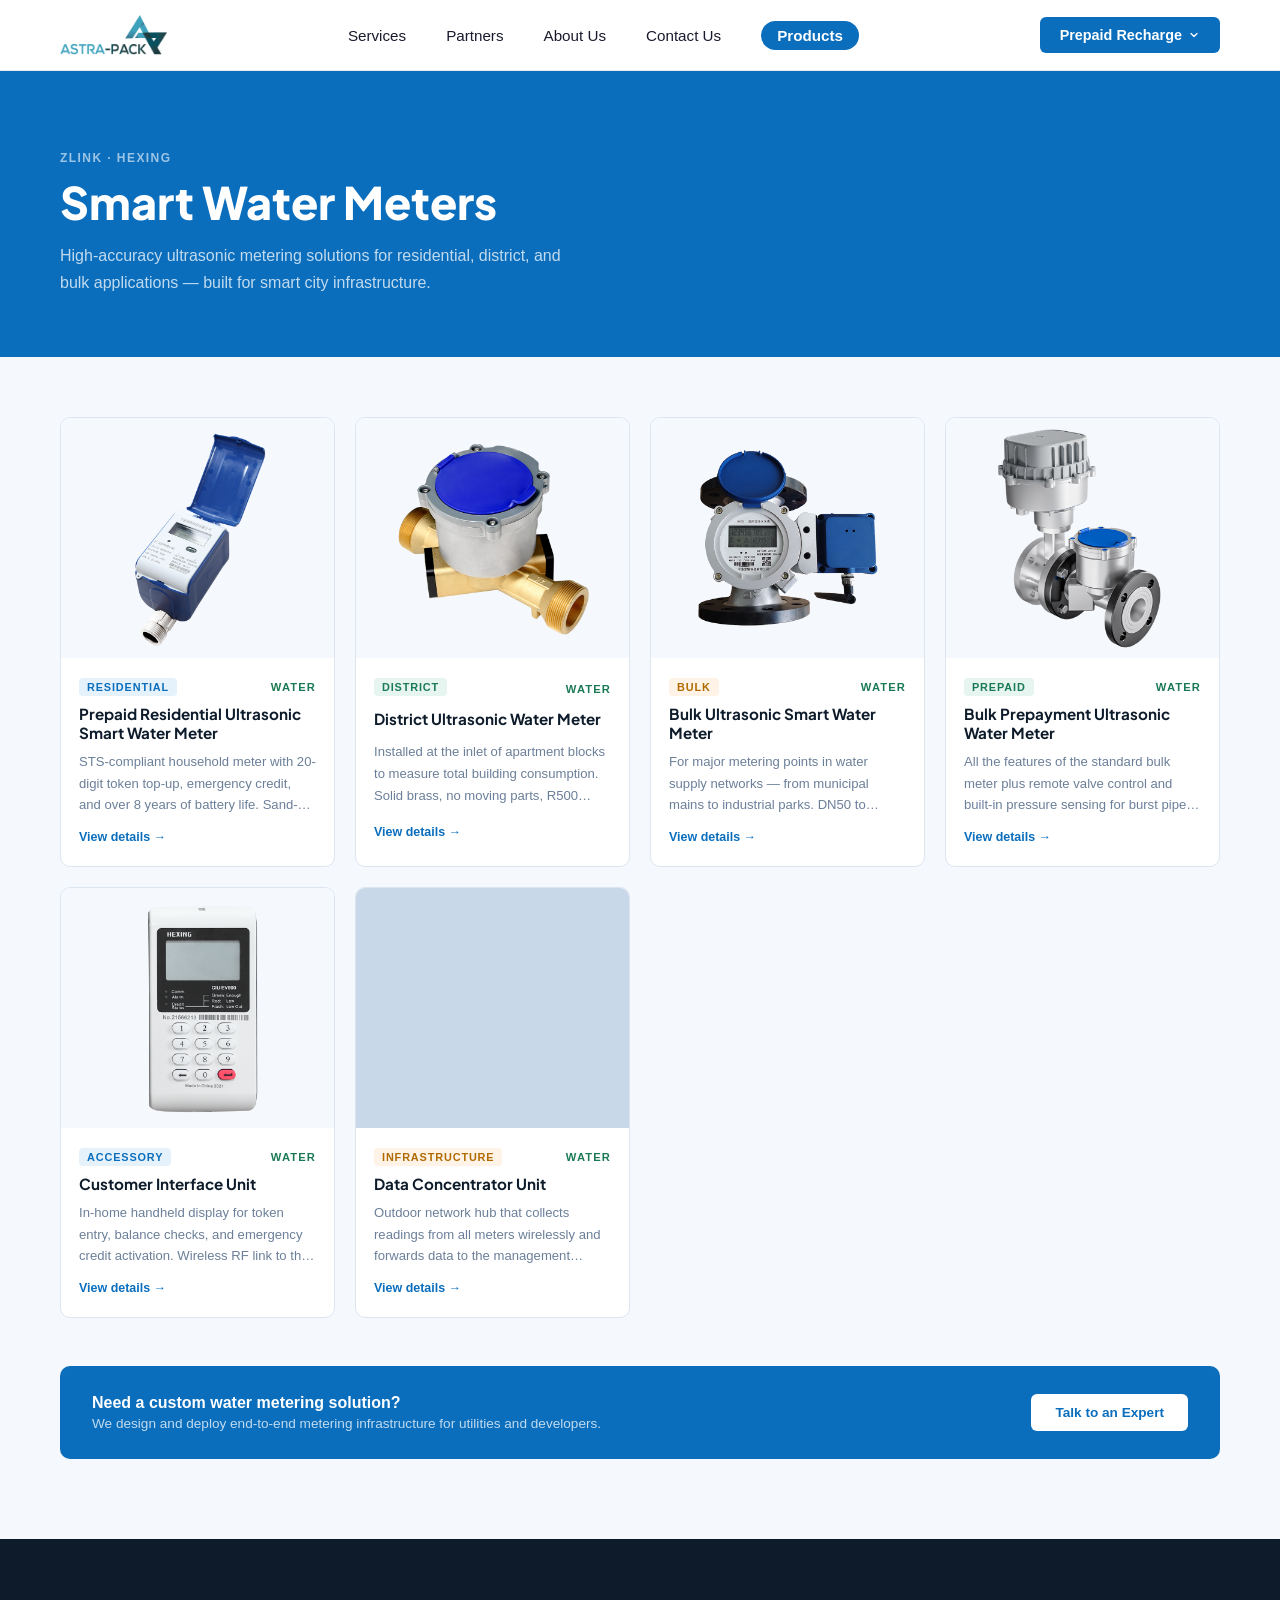
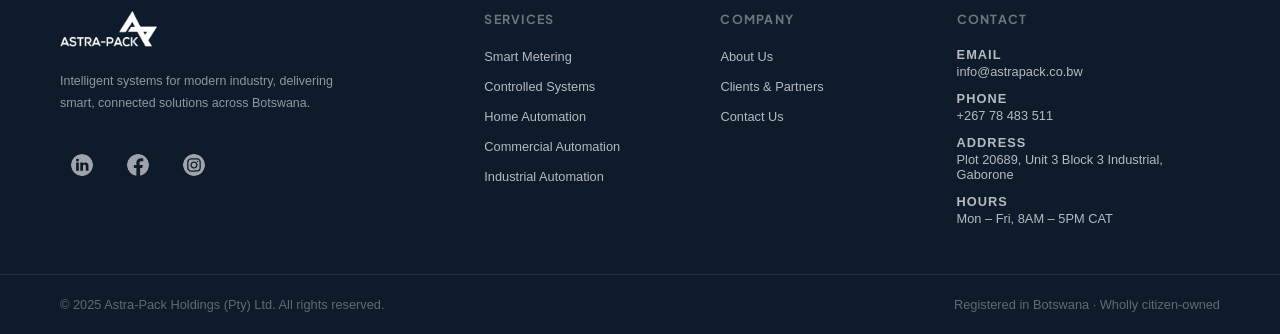
==== commit 0ca53b91: "added product images" ====
--- a/product.html
+++ b/product.html
@@ -53,6 +53,11 @@
           </a>
         </div>
       </div>
+      <button class="nav-hamburger" id="navHamburger" aria-label="Toggle menu" aria-expanded="false">
+        <span></span>
+        <span></span>
+        <span></span>
+      </button>
     </div>
   </header>
 
@@ -215,6 +220,13 @@
       { val: 'IP68', lbl: 'Fully submersible' },
     ],
     tags: ['20-digit token top-up', 'Emergency credit (code 611)', 'Auto valve on empty', 'Anti-tamper magnetic defence', 'Sand and particle resistant', 'Install in any position', 'Prepaid / postpaid switchable'],
+    images: [
+      'images/Products/STS_prepaid_meter/STS prepaid_resident_water_meter_01.png',
+      'images/Products/STS_prepaid_meter/STS prepaid_resident_water_meter_02.png',
+      'images/Products/STS_prepaid_meter/STS prepaid_resident_water_meter_03.png',
+      'images/Products/STS_prepaid_meter/STS prepaid_resident_water_meter_04.png',
+      'images/Products/STS_prepaid_meter/STS prepaid_resident_water_meter_05.png',
+    ],
     specs: [
       ['Standard', 'ISO4064 / EN14154'],
       ['Prepaid standard', 'International STS1 / STS2'],
@@ -272,6 +284,13 @@
       { val: 'Δp16', lbl: 'Low pressure loss' },
     ],
     tags: ['No moving parts', 'Bi-directional flow', 'Leakage detection', 'Dry pipe detection', 'IoT ready', 'Anti-fog display'],
+    images: [
+      'images/Products/district_meter/district_meter_01.png',
+      'images/Products/district_meter/district_meter_02.png',
+      'images/Products/district_meter/district_meter_03.png',
+      'images/Products/district_meter/district_meter_04.png',
+      'images/Products/district_meter/district_meter_05.png',
+    ],
     specs: [
       ['Standard', 'ISO4064 / EN14154'],
       ['Available sizes', 'DN32, DN40'],
@@ -323,6 +342,14 @@
       { val: 'DN50–600', lbl: 'Size range' },
     ],
     tags: ['No moving parts', 'Bi-directional flow', 'Leakage detection', 'Dry pipe detection', 'Anti-fog display', 'Pressure monitoring (optional)', 'IoT ready'],
+    images: [
+      'images/Products/bulk_ultrasonic/bulk_ultraonic_01.png',
+      'images/Products/bulk_ultrasonic/bulk_ultrasonic_02.png',
+      'images/Products/bulk_ultrasonic/bulk_ultrasonic_03.png',
+      'images/Products/bulk_ultrasonic/bulk_ultrasonic_04.png',
+      'images/Products/bulk_ultrasonic/bulk_ultrasonic_05.png',
+      'images/Products/bulk_ultrasonic/bulk_ultrasonic_06.png',
+    ],
     specs: [
       ['Standard', 'ISO4064 / EN14154'],
       ['Available sizes', 'DN50 – DN600'],
@@ -376,6 +403,14 @@
       { val: '≤10 kPa', lbl: 'Low pressure loss' },
     ],
     tags: ['Remote valve control', 'Burst pipe detection', 'Leakage detection', 'Prepaid / postpaid switchable', 'Anti-fog display', 'Replaceable comms module', 'CIU compatible (optional)'],
+    images: [
+      'images/Products/bulk_meter/Bulk_meter_valve_01.png',
+      'images/Products/bulk_meter/bulk_meter_valve_02.png',
+      'images/Products/bulk_meter/bulk_meter_valve_03.png',
+      'images/Products/bulk_meter/bulk_meter_valve_04.png',
+      'images/Products/bulk_meter/bulk_meter_valve_05.png',
+      'images/Products/bulk_meter/bulk_meter_valve_06.png',
+    ],
     specs: [
       ['Standard', 'ISO4064 / EN14154'],
       ['Available sizes', 'DN50 – DN200'],
@@ -421,6 +456,11 @@
       { val: 'USB-C', lbl: 'Or battery powered' },
     ],
     tags: ['Large LCD display', 'Green / red credit indicator', 'Works without mains power', 'Optional backlight', '20-digit token entry', 'Emergency credit shortcode'],
+    images: [
+      'images/Products/CIU/CIU_01.png',
+      'images/Products/CIU/CIU_02.png',
+      'images/Products/CIU/CIU_03.png',
+    ],
     specs: [
       ['Power supply', 'Type-C / Battery'],
       ['Working voltage', '5 V, 0.5 A'],
@@ -536,6 +576,28 @@
   document.getElementById('pd-model').textContent = p.model;
   document.getElementById('pd-desc').textContent = p.desc;
 
+  // Images
+  const imgs = p.images || [];
+  const mainEl = document.getElementById('pd-img-main');
+  if (imgs.length) {
+    mainEl.style.backgroundImage = 'url("' + imgs[0] + '")';
+    mainEl.style.backgroundSize = 'contain';
+    mainEl.style.backgroundPosition = 'center';
+    mainEl.style.backgroundRepeat = 'no-repeat';
+    mainEl.style.backgroundColor = '#fff';
+  }
+  document.querySelectorAll('.pd-thumb').forEach((thumb, i) => {
+    if (imgs[i]) {
+      thumb.style.backgroundImage = 'url("' + imgs[i] + '")';
+      thumb.style.backgroundSize = 'cover';
+      thumb.style.backgroundPosition = 'center';
+      thumb.style.backgroundRepeat = 'no-repeat';
+      thumb.style.display = '';
+    } else {
+      thumb.style.display = 'none';
+    }
+  });
+
   const hlContainer = document.getElementById('pd-highlights');
   p.highlights.forEach(h => {
     const div = document.createElement('div');
@@ -592,10 +654,15 @@
 }
 
 // Thumbnail cycling
-document.querySelectorAll('.pd-thumb').forEach(thumb => {
+document.querySelectorAll('.pd-thumb').forEach((thumb, i) => {
   thumb.addEventListener('click', () => {
     document.querySelectorAll('.pd-thumb').forEach(t => t.classList.remove('pd-thumb--active'));
     thumb.classList.add('pd-thumb--active');
+    const imgs = (PRODUCTS[new URLSearchParams(location.search).get('id')] || {}).images || [];
+    if (imgs[i]) {
+      const mainEl = document.getElementById('pd-img-main');
+      mainEl.style.backgroundImage = 'url("' + imgs[i] + '")';
+    }
   });
 });
 
@@ -611,6 +678,32 @@
   prepaidMenu.classList.remove('open');
   prepaidBtn.setAttribute('aria-expanded', false);
 });
+
+// Hamburger menu
+const navHamburger = document.getElementById('navHamburger');
+const navLinks = document.querySelector('.nav-links');
+
+navHamburger.addEventListener('click', (e) => {
+  e.stopPropagation();
+  const open = navLinks.classList.toggle('open');
+  navHamburger.setAttribute('aria-expanded', open);
+});
+
+document.addEventListener('click', (e) => {
+  if (navLinks.classList.contains('open') &&
+      !navLinks.contains(e.target) &&
+      e.target !== navHamburger) {
+    navLinks.classList.remove('open');
+    navHamburger.setAttribute('aria-expanded', false);
+  }
+});
+
+navLinks.querySelectorAll('a').forEach(link => {
+  link.addEventListener('click', () => {
+    navLinks.classList.remove('open');
+    navHamburger.setAttribute('aria-expanded', false);
+  });
+});
 </script>
 
 </body>
--- a/style.css
+++ b/style.css
@@ -1,3 +1,7 @@
+html, body {
+  overflow-x: hidden;
+}
+
 html {
   scroll-behavior: smooth;
 }
@@ -1556,3 +1560,294 @@
   font-size: 0.8rem;
   color: rgba(255, 255, 255, 0.35);
 }
+
+/* ── HAMBURGER BUTTON ── */
+.nav-hamburger {
+  display: none;
+  flex-direction: column;
+  justify-content: center;
+  align-items: center;
+  gap: 5px;
+  width: 40px;
+  height: 40px;
+  background: none;
+  border: none;
+  cursor: pointer;
+  padding: 4px;
+  flex-shrink: 0;
+}
+
+.nav-hamburger span {
+  display: block;
+  width: 22px;
+  height: 2px;
+  background: #0d1b2a;
+  border-radius: 2px;
+  transition: transform 0.25s ease, opacity 0.2s ease;
+}
+
+.nav-hamburger[aria-expanded="true"] span:nth-child(1) {
+  transform: translateY(7px) rotate(45deg);
+}
+.nav-hamburger[aria-expanded="true"] span:nth-child(2) {
+  opacity: 0;
+}
+.nav-hamburger[aria-expanded="true"] span:nth-child(3) {
+  transform: translateY(-7px) rotate(-45deg);
+}
+
+/* ── MOBILE ≤767px ── */
+@media (max-width: 767px) {
+
+  .nav {
+    padding: 0 20px;
+  }
+
+  .nav-inner {
+    grid-template-columns: auto 1fr auto auto;
+    gap: 0 10px;
+  }
+
+  .nav-hamburger {
+    display: flex;
+  }
+
+  .nav-links {
+    display: none;
+    position: fixed;
+    top: 70px;
+    left: 0;
+    right: 0;
+    background: #fff;
+    flex-direction: column;
+    align-items: stretch;
+    padding: 8px 0 16px;
+    box-shadow: 0 8px 24px rgba(0,0,0,0.12);
+    z-index: 999;
+    gap: 0;
+  }
+
+  .nav-links.open {
+    display: flex;
+  }
+
+  .nav-links a {
+    padding: 13px 24px;
+    font-size: 0.95rem;
+    border-bottom: 1px solid #f0f4f8;
+  }
+
+  .nav-links a:last-child {
+    border-bottom: none;
+  }
+
+  .nav-products-pill {
+    border-radius: 0 !important;
+    padding: 13px 24px !important;
+    background: #eef6fc !important;
+    color: #0A6EBD !important;
+  }
+
+  .nav-products-pill.nav-active {
+    background: #e0f0fa !important;
+    color: #0A6EBD !important;
+  }
+
+  .btn-prepaid {
+    font-size: 0.72rem;
+    padding: 7px 10px;
+    white-space: nowrap;
+  }
+
+  .btn-prepaid .prepaid-chevron {
+    display: none;
+  }
+
+  /* HERO */
+  .hero {
+    padding: 32px 20px 32px;
+  }
+
+  .hero-top {
+    flex-direction: column;
+    gap: 12px;
+    margin-bottom: 16px;
+  }
+
+  .hero-heading h1 {
+    font-size: 2.2rem;
+  }
+
+  .hero-desc {
+    min-height: 0 !important;
+  }
+
+  .hero-desc p {
+    font-size: 0.95rem;
+  }
+
+  .hero-images {
+    grid-template-columns: 1fr;
+  }
+
+  .hero-images .grey-box.tall {
+    min-height: 220px;
+  }
+
+  .hero-box-2 {
+    display: none;
+  }
+
+  /* SERVICES */
+  .services {
+    padding: 48px 20px;
+  }
+
+  .services-title {
+    font-size: 2rem;
+    margin-bottom: 36px;
+  }
+
+  .service-row {
+    grid-template-columns: 1fr;
+    min-height: auto;
+    margin-bottom: 32px;
+  }
+
+  .color-mosaic {
+    display: none;
+  }
+
+  .service-cat-heading {
+    font-size: 2rem;
+  }
+
+  .service-cat-desc {
+    max-width: 100%;
+    margin-bottom: 24px;
+  }
+
+  .service-cards {
+    grid-template-columns: 1fr;
+  }
+
+  .services-inner .controlled-cards {
+    grid-template-columns: 1fr;
+  }
+
+  /* CONTROLLED SYSTEMS */
+  .controlled {
+    padding: 48px 20px;
+  }
+
+  .controlled-heading {
+    font-size: 2rem;
+  }
+
+  .controlled-desc {
+    font-size: 0.95rem;
+    max-width: 100%;
+    margin-bottom: 32px;
+  }
+
+  .controlled-cards {
+    grid-template-columns: 1fr;
+  }
+
+  .ctrl-card {
+    height: auto;
+  }
+
+  .ctrl-card--inverse {
+    flex-direction: column;
+  }
+
+  .ctrl-img-placeholder {
+    height: 200px;
+    width: 100%;
+  }
+
+  /* WHO WE ARE */
+  .who {
+    padding: 48px 20px;
+  }
+
+  .who-title {
+    font-size: 2rem;
+  }
+
+  .who-header {
+    margin-bottom: 0;
+  }
+
+  .who-grid-new {
+    display: none;
+  }
+
+  /* PARTNERS */
+  .partners {
+    padding: 48px 0;
+  }
+
+  .partners-header {
+    padding: 0 20px;
+    margin-bottom: 36px;
+  }
+
+  .partners-title {
+    font-size: 2rem;
+  }
+
+  .track-label {
+    padding: 0 20px;
+  }
+
+  /* CONTACT */
+  .contact {
+    padding: 48px 20px;
+  }
+
+  .contact-card {
+    grid-template-columns: 1fr;
+    padding: 28px 20px;
+    gap: 28px;
+    border-radius: 12px;
+  }
+
+  .contact-heading {
+    font-size: 2rem;
+  }
+
+  .contact-intro {
+    max-width: 100%;
+  }
+
+  .form-row {
+    grid-template-columns: 1fr;
+  }
+
+  /* FOOTER */
+  .footer-inner {
+    grid-template-columns: 1fr 1fr;
+    padding: 40px 20px 32px;
+    gap: 32px;
+  }
+
+  .footer-brand {
+    grid-column: 1 / -1;
+  }
+
+  .footer-bottom-inner {
+    flex-direction: column;
+    gap: 4px;
+    text-align: center;
+    padding: 18px 20px;
+  }
+
+  /* PREPAID MODAL */
+  .prepaid-modal-body {
+    max-height: calc(100svh - 160px);
+    overflow-y: auto;
+  }
+
+}
--- a/products.css
+++ b/products.css
@@ -601,3 +601,150 @@
   max-width: 1350px;
   margin: 0 auto;
 }
+
+/* ── MOBILE ≤767px ── */
+@media (max-width: 767px) {
+
+  /* Hero */
+  .prod-hero {
+    padding: 48px 20px 40px;
+  }
+
+  .prod-hero-title {
+    font-size: 1.8rem;
+  }
+
+  /* Grid */
+  .prod-section {
+    padding: 36px 20px 60px;
+  }
+
+  .prod-grid {
+    grid-template-columns: 1fr;
+  }
+
+  .prod-card-img {
+    height: 200px;
+  }
+
+  /* CTA banner */
+  .prod-cta-banner {
+    flex-direction: column;
+    align-items: flex-start;
+    gap: 16px;
+  }
+
+  .prod-cta-banner-btn {
+    align-self: stretch;
+    text-align: center;
+  }
+
+  /* Product detail breadcrumb */
+  .pd-bar {
+    padding: 0 20px;
+  }
+
+  .pd-breadcrumb-trail {
+    display: none;
+  }
+
+  /* Product detail hero */
+  .pd-hero {
+    padding: 36px 20px 0;
+  }
+
+  .pd-hero-layout {
+    grid-template-columns: 1fr;
+    gap: 24px;
+    margin-bottom: 24px;
+  }
+
+  .pd-hero-title {
+    font-size: 1.8rem;
+  }
+
+  .pd-features {
+    grid-template-columns: 1fr;
+  }
+
+  /* Highlights strip: 2×2 on mobile */
+  .pd-highlights {
+    grid-template-columns: 1fr 1fr;
+    border-radius: 8px 8px 0 0;
+  }
+
+  .pd-hl {
+    border-right: none;
+    border-bottom: 1px solid rgba(255,255,255,0.1);
+  }
+
+  .pd-hl:nth-child(odd) {
+    border-right: 1px solid rgba(255,255,255,0.1);
+  }
+
+  .pd-hl:nth-last-child(-n+2) {
+    border-bottom: none;
+  }
+
+  /* Product detail body */
+  .pd-body {
+    padding: 36px 20px 60px;
+  }
+
+  .pd-two-col {
+    grid-template-columns: 1fr;
+    gap: 32px;
+  }
+
+  .pd-cta-section {
+    padding: 0 20px 60px;
+  }
+
+}
+
+/* ── TABLET 768px–1024px ── */
+@media (min-width: 768px) and (max-width: 1024px) {
+
+  .prod-hero {
+    padding: 60px 32px 48px;
+  }
+
+  .prod-section {
+    padding: 48px 32px 64px;
+  }
+
+  .prod-grid {
+    grid-template-columns: repeat(2, 1fr);
+  }
+
+  .pd-hero {
+    padding: 48px 32px 0;
+  }
+
+  .pd-hero-layout {
+    grid-template-columns: 1fr;
+    gap: 28px;
+  }
+
+  .pd-features {
+    grid-template-columns: repeat(2, 1fr);
+  }
+
+  .pd-highlights {
+    grid-template-columns: repeat(4, 1fr);
+  }
+
+  .pd-body {
+    padding: 48px 32px 64px;
+  }
+
+  .pd-two-col {
+    grid-template-columns: 1fr;
+    gap: 32px;
+  }
+
+  .pd-cta-section {
+    padding: 0 32px 64px;
+  }
+
+}
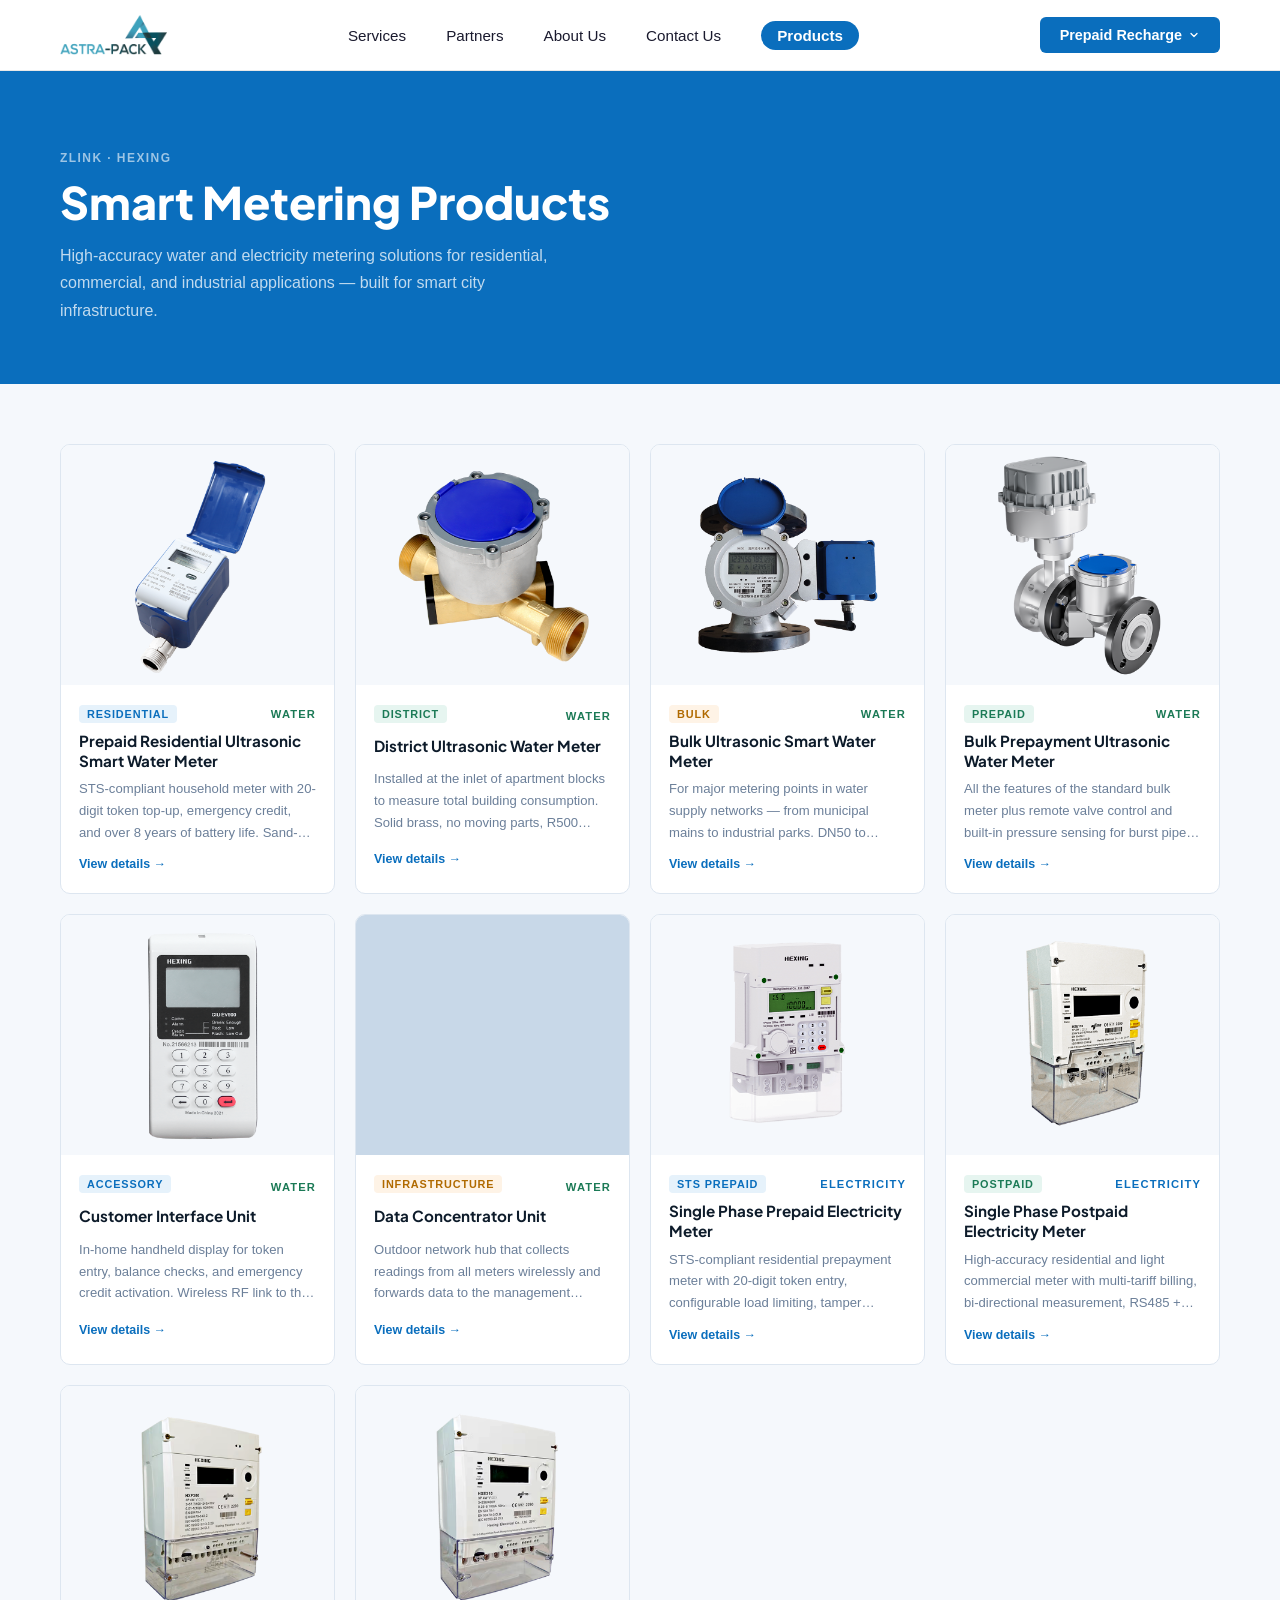
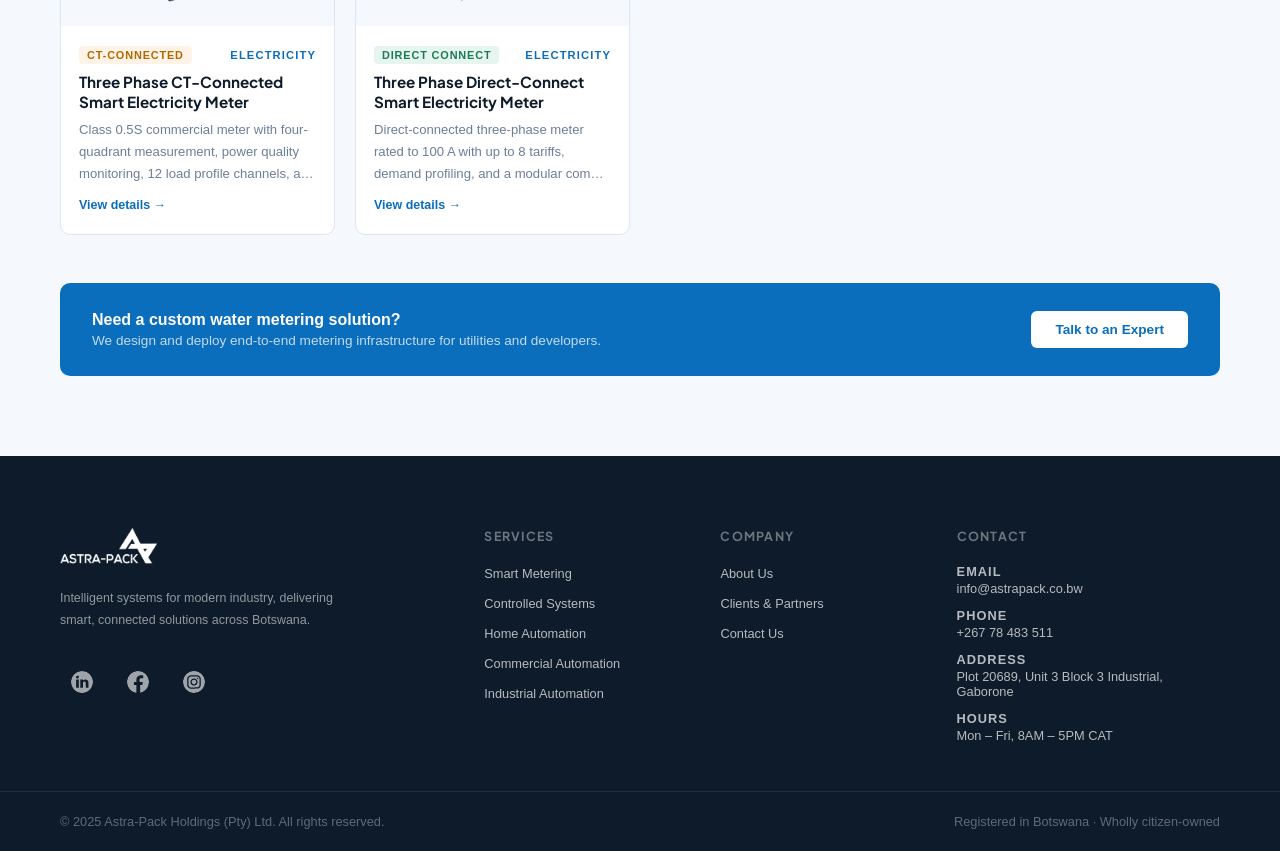
==== commit bebdae0f: "add electricity meter products (Hexing DDSY1088, DDS1088, DTSD1088) Adds four Hexing electricity met" ====
--- a/product.html
+++ b/product.html
@@ -501,6 +501,185 @@
     ]
   },
 
+  'elec-prepaid-single': {
+    title: 'Single Phase Prepaid Electricity Meter',
+    model: 'Hexing · DDSY1088',
+    category: 'Electricity Meters',
+    badge: 'STS Prepaid · Single Phase',
+    desc: 'Put residents in full control of their electricity spend with the DDSY1088. Fully STS-compliant, this single-phase prepaid meter accepts a 20-digit token via its integrated keypad and manages credit, load limiting, and tamper detection automatically. Designed for residential prepayment deployments where accurate, transparent billing and utility-grade reliability are non-negotiable.',
+    highlights: [
+      { val: 'Class 1', lbl: 'Accuracy (IEC 62053-21)' },
+      { val: 'STS', lbl: 'Prepaid standard compliant' },
+      { val: '5(60)A', lbl: 'Current range' },
+      { val: 'IP54', lbl: 'Weatherproof enclosure' },
+    ],
+    tags: ['STS-compliant 20-digit token entry', 'Integrated keypad', 'Tamper detection & event logging', 'Configurable load limiting', 'Load shedding support', 'Real-time credit on LCD', 'NB-IoT / RF / PLC communication', 'DIN rail or wall mount'],
+    images: [
+      'images/Products/electrical_meter/DDSY1088 Single Phase.png',
+    ],
+    specs: [
+      ['Standards', 'IEC 62052-11 · IEC 62053-21 · IEC 62055-31'],
+      ['Prepaid standard', 'IEC 62055-31 / IEC 62055-41 (STS)'],
+      ['Voltage', '230 V AC (±20%)'],
+      ['Current range', '5(60) A'],
+      ['Accuracy class', 'Class 1'],
+      ['Frequency', '50 Hz / 60 Hz'],
+      ['Display', 'LCD with backlight'],
+      ['Communication', 'NB-IoT / RF / PLC (optional)'],
+      ['Installation', 'DIN rail or wall mount'],
+      ['Enclosure rating', 'IP54'],
+      ['Operating temperature', '−25 °C to +55 °C'],
+    ],
+    tables: [
+      {
+        label: 'Metering functions',
+        headers: ['Function', 'Detail'],
+        rows: [
+          ['Energy measurement', 'Active energy (kWh)'],
+          ['Token entry', '20-digit STS token via keypad'],
+          ['Credit display', 'Real-time remaining balance on LCD'],
+          ['Load limiting', 'Configurable threshold'],
+          ['Load shedding', 'Supported'],
+          ['Tamper detection', 'Yes — with event logging'],
+          ['Communication options', 'NB-IoT / RF / PLC (optional)'],
+        ]
+      }
+    ]
+  },
+
+  'elec-postpaid-single': {
+    title: 'Single Phase Postpaid Electricity Meter',
+    model: 'Hexing · DDS1088',
+    category: 'Electricity Meters',
+    badge: 'Postpaid · Single Phase',
+    desc: 'A high-accuracy single-phase postpaid energy meter engineered for reliable residential and light commercial metering. The DDS1088 supports multi-tariff billing, bi-directional energy measurement, and real-time demand tracking — making it equally at home on a domestic supply or a small commercial connection. With a design lifespan exceeding 15 years and optical plus RS485 communication, it integrates cleanly into any AMI or billing platform.',
+    highlights: [
+      { val: 'Class 1', lbl: 'Accuracy (IEC 62053-21)' },
+      { val: '4-tariff', lbl: 'Multi-tariff billing' },
+      { val: '15+ yrs', lbl: 'Design lifespan' },
+      { val: '5(80)A', lbl: 'Current range' },
+    ],
+    tags: ['Multi-tariff billing (up to 4)', 'Bi-directional energy measurement', 'Real-time demand tracking', 'Event logging with time-stamp', 'Magnetic tamper detection', 'RS485 + optical port', '8-digit LCD display', '>15 year design lifespan'],
+    images: [
+      'images/Products/electrical_meter/DDS1088 Single Phase Postpaid.png',
+    ],
+    specs: [
+      ['Standards', 'IEC 62052-11 · IEC 62053-21'],
+      ['Voltage', '230 V AC (±20%)'],
+      ['Current range', '5(80) A'],
+      ['Accuracy class', 'Class 1'],
+      ['Frequency', '50 Hz / 60 Hz'],
+      ['Display', 'LCD, 8-digit'],
+      ['Communication', 'RS485 / Optical port'],
+      ['Enclosure rating', 'IP54'],
+      ['Operating temperature', '−25 °C to +55 °C'],
+      ['Design lifespan', '>15 years'],
+    ],
+    tables: [
+      {
+        label: 'Metering & billing features',
+        headers: ['Feature', 'Detail'],
+        rows: [
+          ['Tariff support', 'Up to 4 tariffs'],
+          ['Energy measurement', 'Bi-directional (import + export)'],
+          ['Demand measurement', 'Real-time'],
+          ['Event logging', 'Yes — with time-stamp'],
+          ['Tamper detection', 'Magnetic'],
+          ['Communication', 'RS485 + optical port'],
+        ]
+      }
+    ]
+  },
+
+  'elec-ct-three-phase': {
+    title: 'Three Phase CT-Connected Smart Electricity Meter',
+    model: 'Hexing · DTSD1088',
+    category: 'Electricity Meters',
+    badge: 'Commercial · CT-Connected',
+    desc: 'Engineered for high-current commercial and industrial installations where direct connection is not practical, the DTSD1088 delivers Class 0.5S accuracy across all four measurement quadrants. Beyond energy metering, it performs continuous power quality analysis — capturing THD, voltage disturbances, and maximum demand — and stores up to 12 configurable load profile channels for detailed consumption analytics. Dual RS485 and Ethernet ports make integration into any AMI or building energy management system straightforward.',
+    highlights: [
+      { val: 'Class 0.5S', lbl: 'Accuracy (IEC 62053-22)' },
+      { val: '4-quadrant', lbl: 'Energy measurement' },
+      { val: '12 channels', lbl: 'Load profile recording' },
+      { val: '3×230/400V', lbl: 'Three phase supply' },
+    ],
+    tags: ['CT-connected for high-current sites', 'Four-quadrant energy measurement', 'Power quality monitoring (THD)', 'Voltage disturbance detection', 'Maximum demand tracking with reset', 'Multi-tariff & time-of-use billing', 'Up to 12 load profile channels', 'RS485 + Ethernet + NB-IoT'],
+    images: [
+      'images/Products/electrical_meter/DTSD1088 Three Phase CT.png',
+    ],
+    specs: [
+      ['Standards', 'IEC 62052-11 · IEC 62053-22 · IEC 62053-23'],
+      ['Voltage', '3×230/400 V AC'],
+      ['Current range', '1.5(6) A via CT'],
+      ['Accuracy class', 'Class 0.5S'],
+      ['Frequency', '50 Hz / 60 Hz'],
+      ['Load profile channels', 'Up to 12'],
+      ['Display', 'LCD with backlight, multi-page'],
+      ['Communication', 'RS485 / Ethernet / NB-IoT'],
+      ['Connection type', 'CT-connected (indirect)'],
+      ['Enclosure rating', 'IP54'],
+    ],
+    tables: [
+      {
+        label: 'Measurement & power quality',
+        headers: ['Parameter', 'Detail'],
+        rows: [
+          ['Measurement quadrants', '4 (active + reactive, import + export)'],
+          ['Power quality', 'THD, voltage disturbances'],
+          ['Maximum demand', 'Tracking with manual reset'],
+          ['Load profile', 'Up to 12 configurable channels'],
+          ['Tariff options', 'Multi-tariff, time-of-use'],
+          ['Communication ports', 'RS485, Ethernet, NB-IoT'],
+        ]
+      }
+    ]
+  },
+
+  'elec-direct-three-phase': {
+    title: 'Three Phase Direct-Connect Smart Electricity Meter',
+    model: 'Hexing · DTSD1088-D',
+    category: 'Electricity Meters',
+    badge: 'Commercial · Direct Connect',
+    desc: 'The DTSD1088-D is a direct-connected three-phase smart meter purpose-built for small commercial and light industrial premises. Rated to 100 A and supporting up to 8 separate tariffs, it gives utilities and site operators granular control over energy billing. Its modular communication interface accepts RS485, PLC, or NB-IoT, and an optional DIN rail mount keeps panel integration clean. A practical, AMI-ready choice wherever a CT solution would be over-specified.',
+    highlights: [
+      { val: 'Class 1', lbl: 'Accuracy (IEC 62053-21)' },
+      { val: '8-tariff', lbl: 'Multi-tariff billing' },
+      { val: '10(100)A', lbl: 'Current range' },
+      { val: 'Modular', lbl: 'Swappable comms interface' },
+    ],
+    tags: ['Direct connection to 100 A', 'Active & reactive energy measurement', 'Up to 8 billing tariffs', 'Demand profile recording', 'Tamper detection & event logging', 'Modular comms (RS485 / PLC / NB-IoT)', 'DIN rail mounting option', 'AMI system ready'],
+    images: [
+      'images/Products/electrical_meter/DTSD1088 Three Phase Direct.png',
+    ],
+    specs: [
+      ['Standards', 'IEC 62052-11 · IEC 62053-21'],
+      ['Voltage', '3×230/400 V AC'],
+      ['Current range', '10(100) A'],
+      ['Accuracy class', 'Class 1'],
+      ['Frequency', '50 Hz / 60 Hz'],
+      ['Display', 'LCD with backlight'],
+      ['Communication', 'RS485 / PLC / NB-IoT (modular)'],
+      ['Installation', 'DIN rail or panel mount'],
+      ['Connection type', 'Direct (up to 100 A)'],
+      ['Enclosure rating', 'IP54'],
+      ['Operating temperature', '−25 °C to +55 °C'],
+    ],
+    tables: [
+      {
+        label: 'Metering & billing features',
+        headers: ['Feature', 'Detail'],
+        rows: [
+          ['Energy types', 'Active (kWh) + Reactive (kVArh)'],
+          ['Tariff support', 'Up to 8 tariffs'],
+          ['Demand profiling', 'Yes — configurable intervals'],
+          ['Tamper detection', 'Yes — with event logging'],
+          ['Communication module', 'Modular / field-replaceable'],
+          ['Mounting', 'DIN rail or panel mount'],
+        ]
+      }
+    ]
+  },
+
   'dcu-hxec300': {
     title: 'Data Concentrator Unit',
     model: 'Hexing HXEC300 · Litiot',
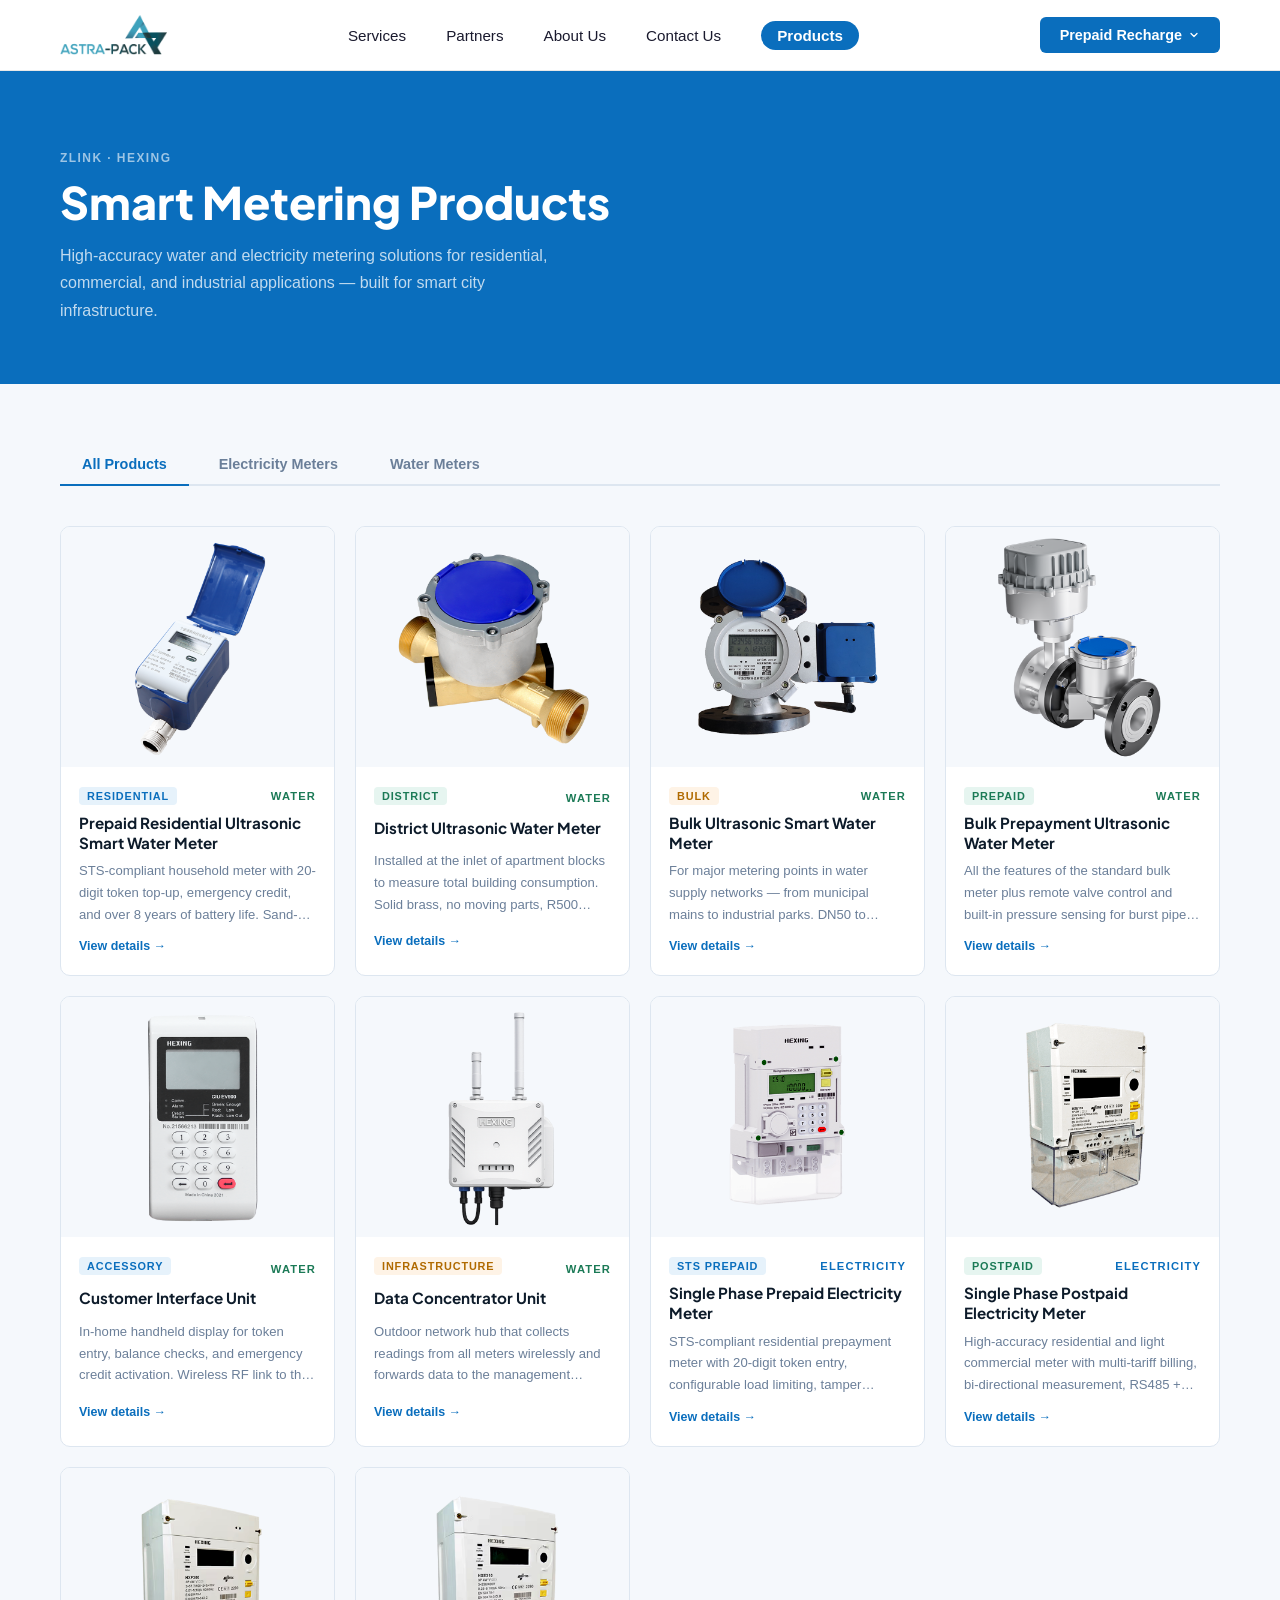
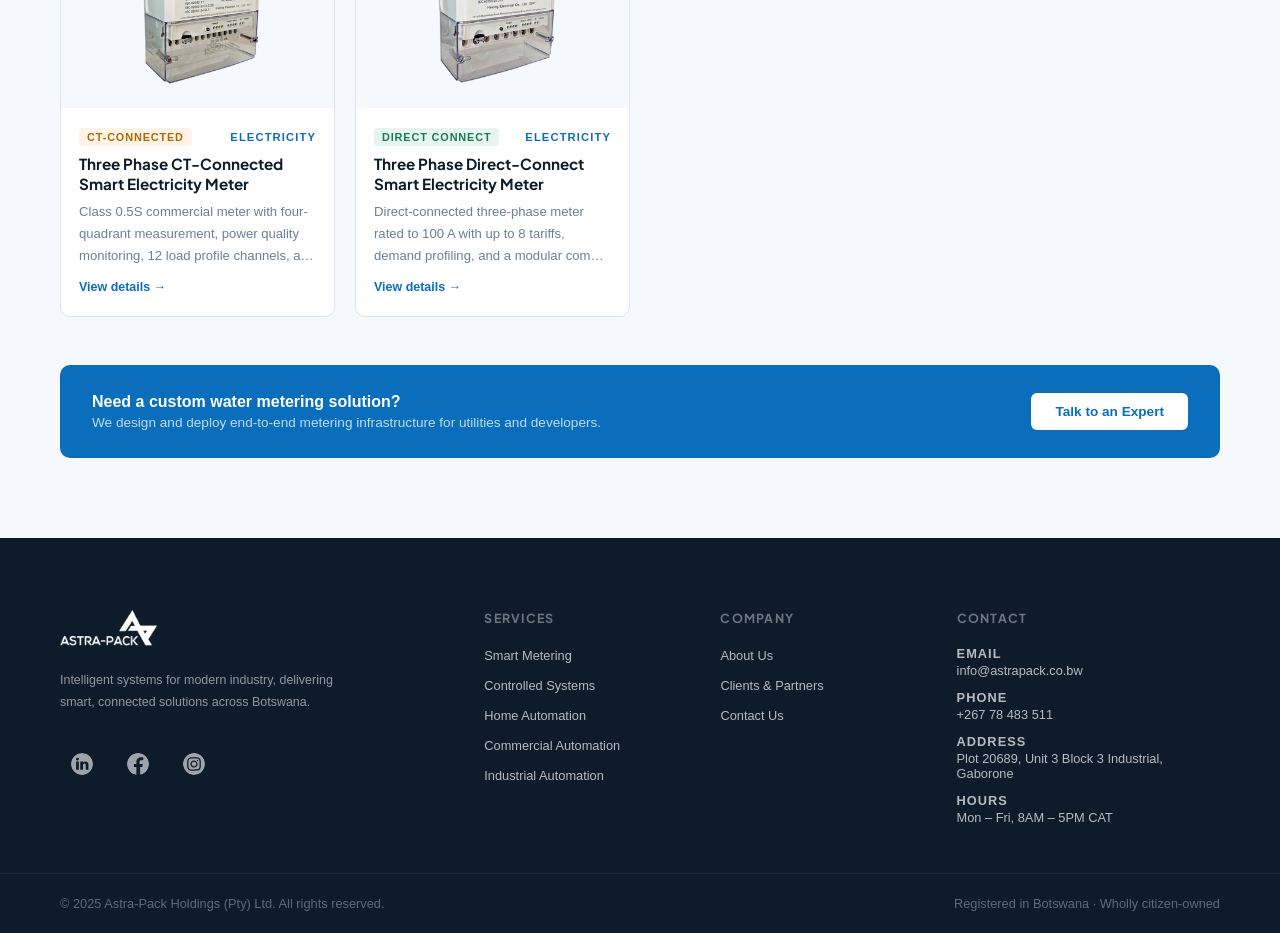
==== commit 9b99db1c: "added images for the Data Concentrator unit" ====
--- a/product.html
+++ b/product.html
@@ -683,6 +683,11 @@
   'dcu-hxec300': {
     title: 'Data Concentrator Unit',
     model: 'Hexing HXEC300 · Litiot',
+    images: [
+      'images/Products/Data Concentrator/Data Contentrator.png',
+      'images/Products/Data Concentrator/Data Contentrator 3 quarter.png',
+      'images/Products/Data Concentrator/Data Contentrator back.png',
+    ],
     category: 'Network Infrastructure',
     badge: 'Network Infrastructure',
     desc: 'The communication hub that ties your entire metering network together. Installed outdoors on a pole or wall, it collects readings from all your water meters wirelessly and forwards the data to a central management system over 4G — no manual meter reading required. Designed for the most demanding outdoor environments, with optional backup power to keep it running through outages.',
